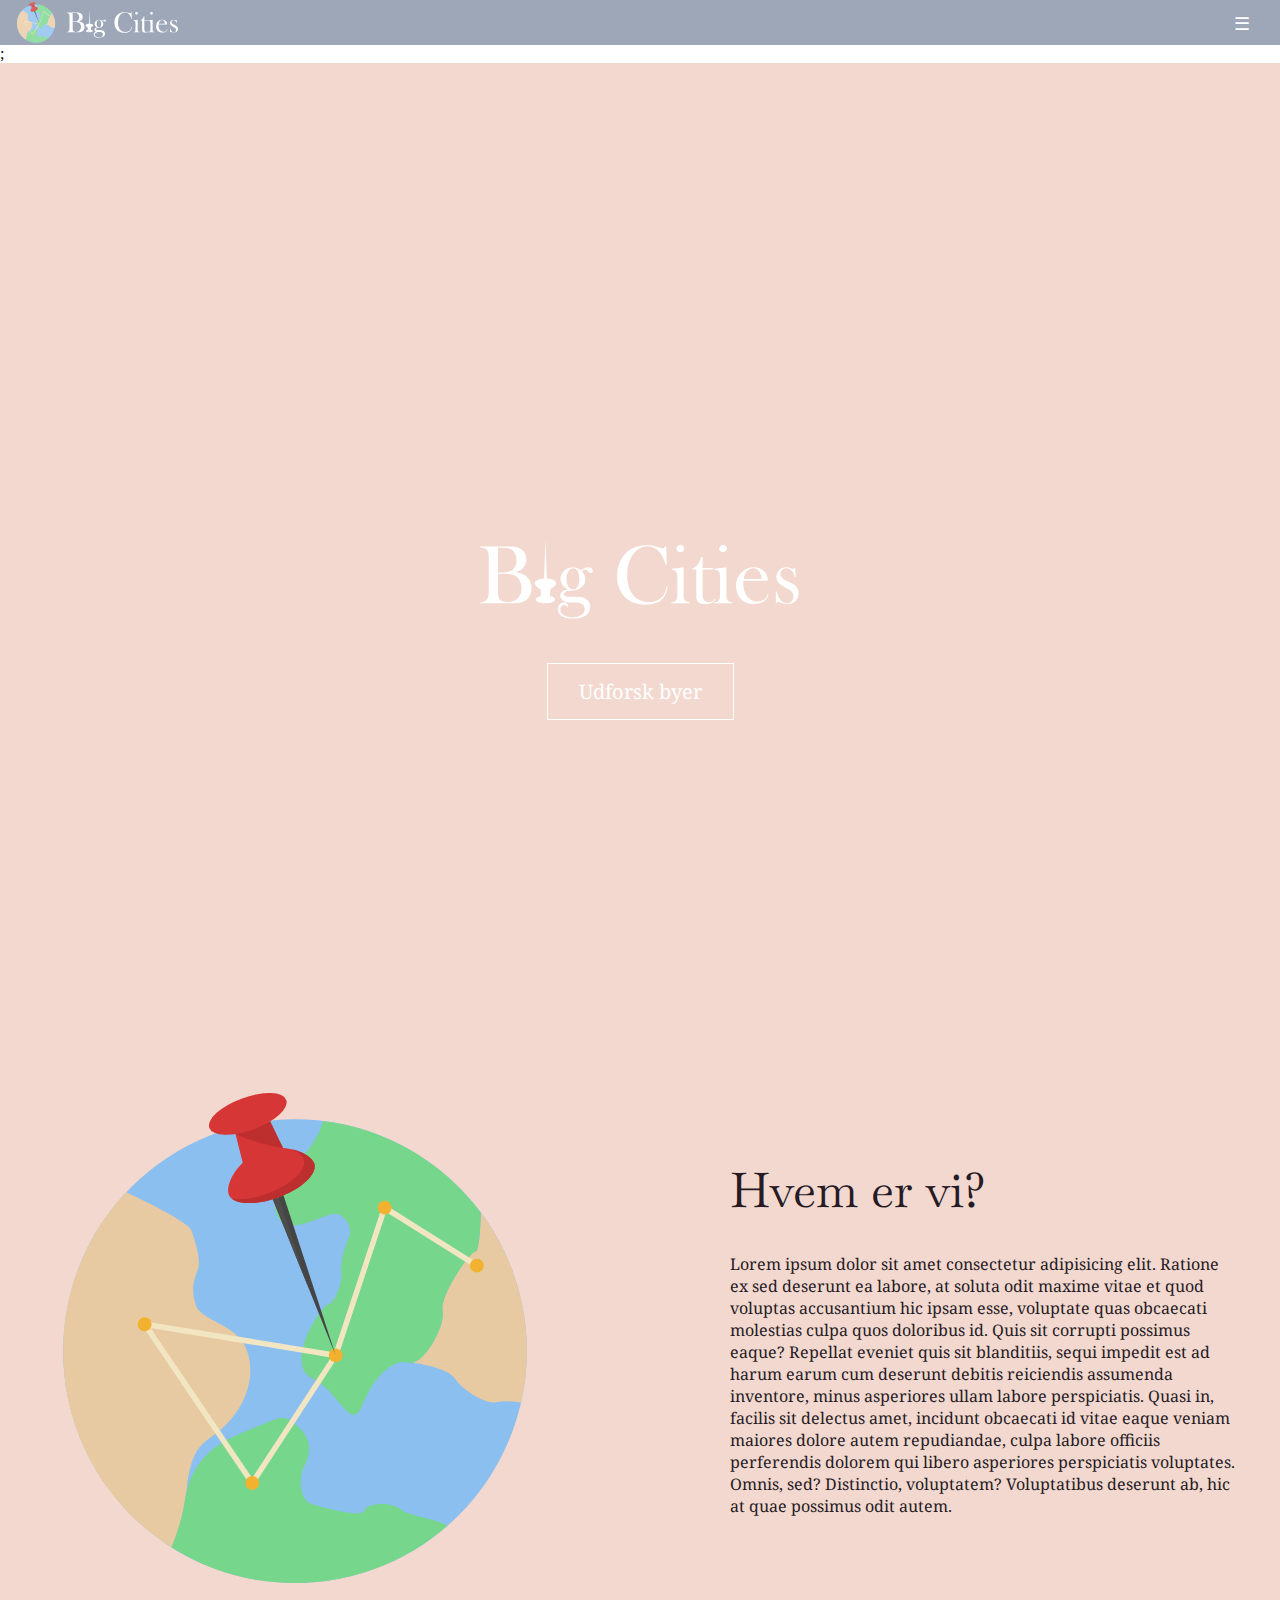
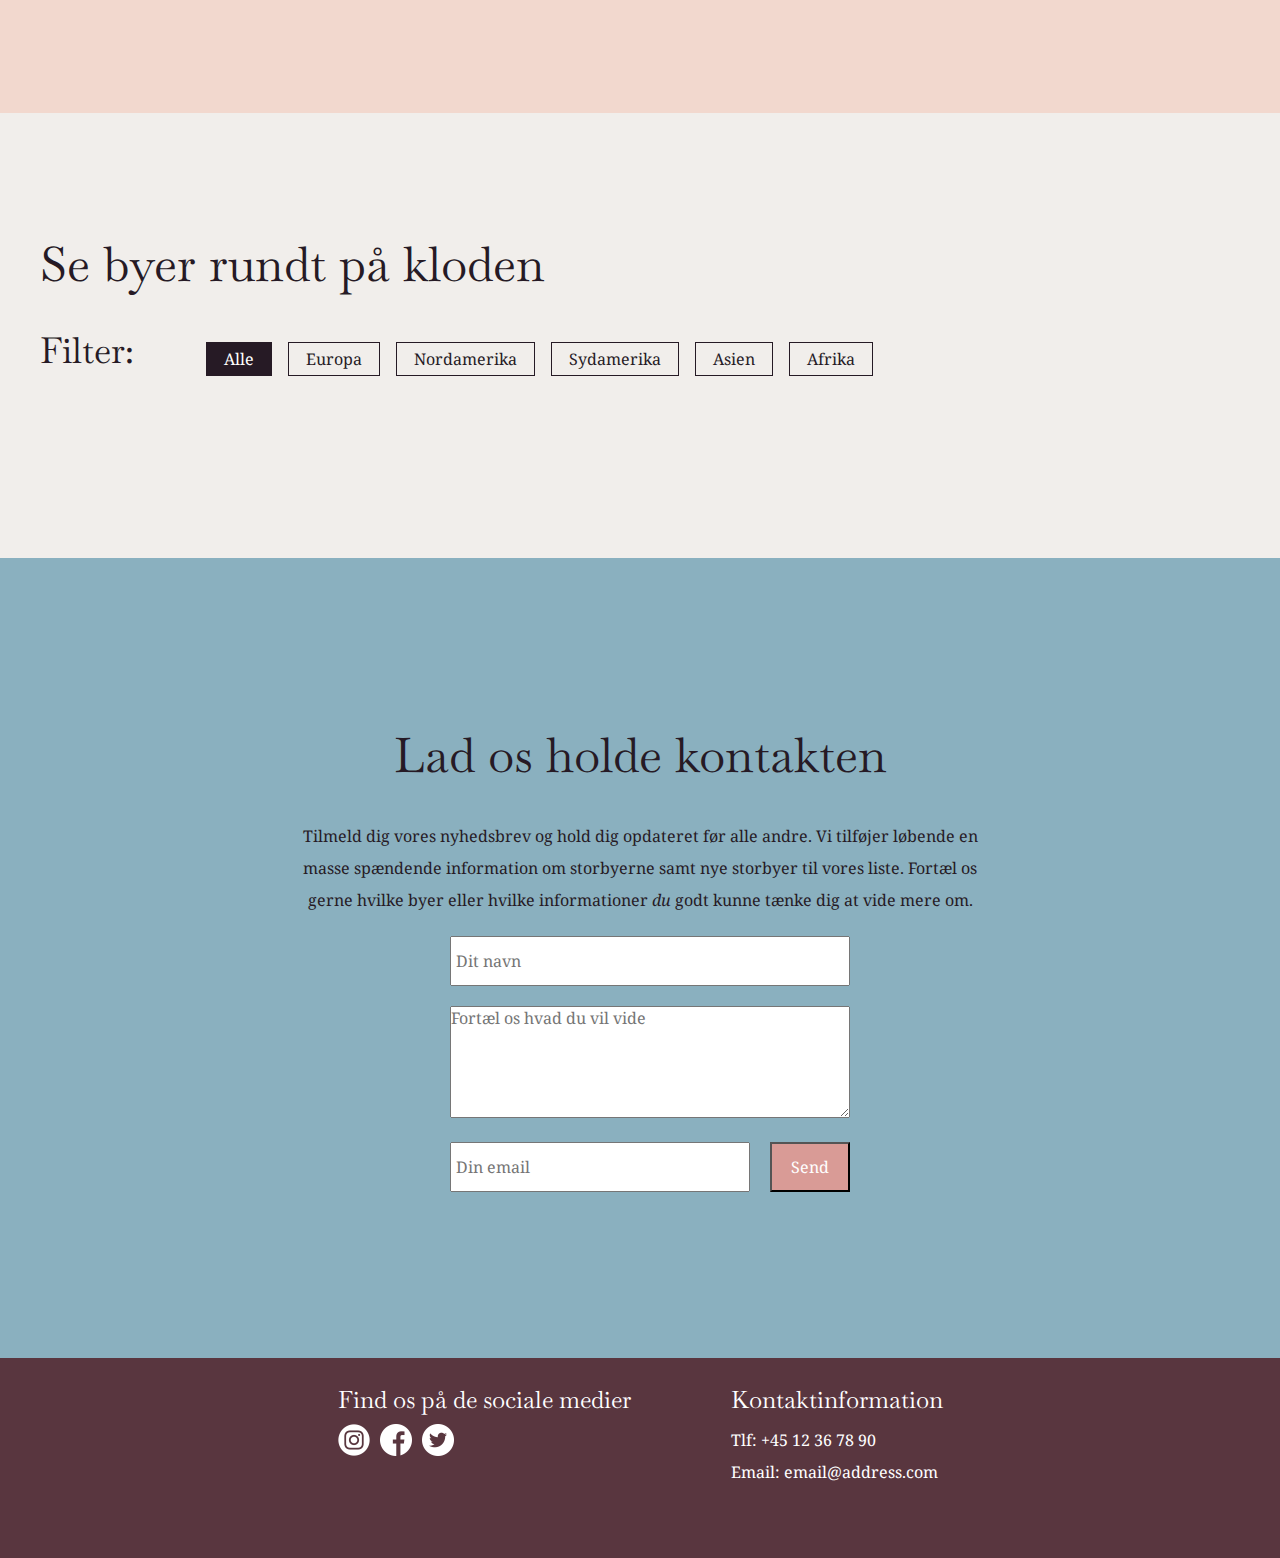
==== index.html @ b0c8a609 "tilbgae til top" ====
<!DOCTYPE html>
<html lang="en">
  <head>
    <meta charset="UTF-8" />
    <meta http-equiv="X-UA-Compatible" content="IE=edge" />
    <meta name="viewport" content="width=device-width, initial-scale=1.0" />
    <title>Big Cities</title>
    <link rel="stylesheet" href="style.css" />
    <link rel="preconnect" href="https://fonts.googleapis.com" />
    <link rel="preconnect" href="https://fonts.gstatic.com" crossorigin />
    <link
      href="https://fonts.googleapis.com/css2?family=Baskervville&family=Noto+Serif:ital,wght@0,400;0,700;1,400;1,700&display=swap"
      rel="stylesheet"
    />
    <link rel="icon" type="image/x-icon" href="billeder/logo.svg" />
  </head>
  <body>
    <template>
      <article class="card">
        <img class="card_img" src="" alt="" />
        <h4 class="name"></h4>
      </article>
    </template>
    <header>
      <a class="navn" href="index.html">
        <img id="zoom" src="billeder/logo_text.svg" alt=""
      /></a>
      <!--<a class="city" href="index.html">Big City</a>-->
      <button class="toggle-btn">☰</button>
      <nav class="nav">
        <ul>
          <li><a class="nav_links" href="index.html#about_us">Om os</a></li>
          <li>
            <a class="nav_links" href="index.html#content">Udforsk byer</a>
          </li>
          <li><a class="nav_links" href="index.html#kontakt_os">Kontakt</a></li>
          <li>
            <a class="nav_links" href="index.html#footer"
              >Vores sociale medier</a
            >
          </li>
        </ul>
      </nav>
    </header>
    <main>
      <button onclick="topFunction()" id="myBtn" title="Go to top">↑</button>;
      <section id="splash">
        <video autoplay muted loop id="splash_video">
          <source src="billeder/splash-video.mp4" type="video/mp4" />
        </video>
        <article>
          <!--<h1>Big Cities</h1>-->
          <img id="logo_text" src="billeder/logo_only_text.svg" alt="" />
          <button
            class="button_border"
            onclick="window.location.href='#content'"
          >
            Udforsk byer
          </button>
        </article>
      </section>
      <section id="about_us" class="grid_layout">
        <article>
          <img src="billeder/logo.svg" alt="logo" />
          <div>
            <h2>Hvem er vi?</h2>
            <p>
              Lorem ipsum dolor sit amet consectetur adipisicing elit. Ratione
              ex sed deserunt ea labore, at soluta odit maxime vitae et quod
              voluptas accusantium hic ipsam esse, voluptate quas obcaecati
              molestias culpa quos doloribus id. Quis sit corrupti possimus
              eaque? Repellat eveniet quis sit blanditiis, sequi impedit est ad
              harum earum cum deserunt debitis reiciendis assumenda inventore,
              minus asperiores ullam labore perspiciatis. Quasi in, facilis sit
              delectus amet, incidunt obcaecati id vitae eaque veniam maiores
              dolore autem repudiandae, culpa labore officiis perferendis
              dolorem qui libero asperiores perspiciatis voluptates. Omnis, sed?
              Distinctio, voluptatem? Voluptatibus deserunt ab, hic at quae
              possimus odit autem.
            </p>
          </div>
        </article>
      </section>
      <section id="content" class="grid_layout">
        <h2>Se byer rundt på kloden</h2>
        <div id="filter_menu">
          <h3>Filter:</h3>
          <div id="filter">
            <button id="zoom" data-category="alle" class="selected">
              Alle
            </button>
            <button id="zoom" data-category="Europa" class="">Europa</button>
            <button id="zoom" data-category="Nordamerika" class="">
              Nordamerika
            </button>
            <button id="zoom" data-category="Sydamerika" class="">
              Sydamerika
            </button>
            <button id="zoom" data-category="Asien" class="">Asien</button>
            <button id="zoom" data-category="Afrika" class="">Afrika</button>
          </div>
        </div>
        <div id="main_content"></div>
      </section>
      <section id="contact_us" class="grid_layout"></section>

      <section id="kontakt_os">
        <div id="grid_k1">
          <h2>Lad os holde kontakten</h2>

          <p>
            Tilmeld dig vores nyhedsbrev og hold dig opdateret før alle andre.
            Vi tilføjer løbende en masse spændende information om storbyerne
            samt nye storbyer til vores liste. Fortæl os gerne hvilke byer eller
            hvilke informationer <i>du</i> godt kunne tænke dig at vide mere om.
          </p>
        </div>

        <div id="grid_k3">
          <form id="grid_k2">
            <!-- Formular-indhold -->

            <div class="form-felt">
              <label for="full-name"></label>
              <input
                placeholder=" Dit navn"
                id="full-name"
                name="fname"
                type="text"
                required
              />
            </div>
            <div class="form-felt">
              <label>
                <textarea
                  placeholder="Fortæl os hvad du vil vide"
                  name="besked"
                  id="inform_us"
                  rows="5"
                ></textarea>
              </label>
            </div>
            <!-- Formular-indhold -->
            <div class="form-felt">
              <label for="email"></label>
              <input
                placeholder=" Din email"
                id="email"
                name="mail"
                type="email"
                required
              />
            </div>

            <!-- Formular-knap -->
            <button id="zoom" class="send_knap" onclick="myFunction()">
              Send
            </button>
          </form>
        </div>
      </section>
    </main>
    <footer id="footer">
      <br />
      <div id="grid_container">
        <div id="sociale_medier">
          <h4>Find os på de sociale medier</h4>
          <div class="ikoner">
            <a id="zoom" href=""
              ><img src="ikoner/ikon_2.png" alt="facebook ikon"
            /></a>
            <a id="zoom" href=""
              ><img src="ikoner/ikon_1.png" alt="twitter ikon"
            /></a>
            <a id="zoom" href=""
              ><img src="ikoner/ikon_3.png" alt="instagram ikon"
            /></a>
          </div>
        </div>
        <div id="kontakt_info">
          <h4>Kontaktinformation</h4>
          <p>Tlf: +45 12 36 78 90</p>
          <p>Email: email@address.com</p>
        </div>
      </div>
    </footer>
    <section id="popup">
      <article>
        <div id="close">&#x2715;</div>
        <h2 class="by">asd</h2>
        <img class="pop_up_img" src="billeder/amsterdam.webp" alt="billeder af storbyer" />
        <h3 class="land">asd</h3>
        <p class="beskrivelse">asd</p>
        <br />
        <p class="sprog">asd</p>
        <br />
        <p class="befolkning">asd</p>
        <br />
      </article>
    </section>
    <script src="burgermenu.js"></script>
    <script src="load-data.js"></script>
  </body>
</html>
---- style.css ----
/* #region global*/

* {
  margin: 0;
  padding: 0;
  box-sizing: border-box;
}

img {
  max-width: 100%;
  /* background-size: cover; */
  object-fit: cover;
}

body {
  overflow-x: hidden;
}


html {
  scroll-behavior: smooth;
  scroll-padding-top: 3rem;
}

.grid_layout {
  /*responsivt grid layout med whitespace ude til siderne, når browseren er større end 1200px*/
  display: grid;
  grid-template-columns: 8px auto minmax(0, 1200px) auto 8px;
}

.grid_layout > * {
  grid-column: 3/4;
}

/* #endregion global*/

/* #region colors */

:root {
  --h1-color: #fff;
  --h2-color: #261a25;
  --h3-color: #261a25;
  --h4-color: #fff;
  --p-color: #261a25;
  --header-color: #8691a6;
}

/* #endregion colors */

/* #region fonts */

h1 {
  font-size: clamp(3.5rem, 2.25rem + 5vw, 6rem);
  font-family: "Baskervville", serif;
  color: var(--h1-color);
  font-weight: normal;
  text-align: center;
  padding-bottom: 2rem;
}

h2 {
  font-size: 3rem;
  font-family: "Baskervville", serif;
  color: var(--h2-color);
  font-weight: normal;
  padding-bottom: 2rem;
}

h3 {
  font-size: 2.25rem;
  font-family: "Baskervville", serif;
  color: var(--h3-color);
  font-weight: normal;
  padding-bottom: 1rem;
}

h4 {
  font-size: 2rem;
  font-family: "Baskervville", serif;
  color: var(--h4-color);
  font-weight: normal;
}

p,
button {
  font-size: 1rem;
  font-family: "Noto Serif", serif;
  color: var(--p-color);
  font-weight: normal;
}
/* #endregion fonts */

/* #region buttons */

button.button_border {
  background-color: transparent;
  border: none;
  color: var(--h4-color);
  box-shadow: inset 0px 0px 0px 1px var(--h4-color);
  padding: 15px 32px;
  text-align: center;
  text-decoration: none;
  display: inline-block;
  font-size: 20px;
  cursor: pointer;
  transition: background-color 0.3s, box-shadow 0.3s, color 0.3s;
}

button.button_border:hover {
  background-color: var(--h4-color);
  color: var(--p-color);
}

#filter button {
  background-color: transparent;
  border: none;
  color: var(--p-color);
  box-shadow: inset 0px 0px 0px 1px var(--p-color);
  padding: 6px 18px;
  text-align: center;
  text-decoration: none;
  display: inline-block;
  font-size: 16px;
  cursor: pointer;
}

#filter button.selected {
  background-color: var(--p-color);
  color: var(--h4-color);
}

/* #endregion buttons */

/* #region header */

/* burgermenu */
.toggle-btn {
  display: none;
  color: #ffffff;
  margin-right: 16px;
  background: transparent;
  border: none;
  display: block;
  min-width: 44px;
  min-height: 44px;
  font-size: 1.1rem;
  cursor: pointer;
}
/* definere navn i højre hjørne */
.navn {
  /* display: flex;
  justify-content: end; */
  float: right;

  height: 45px;
  margin-left: 16px;
}

.navn img {
  height: 100%;
  padding-block: 2px;
}

/* .city {
  float: none;
  color: rgb(75, 68, 60);
  font-size: 2rem;
  margin-right: 1rem;
  font-family: cormorant-garamond, serif;
  font-weight: 400;
  font-style: normal;
} */

.toggle-btn:hover {
  transform: scale(1.1);
  transition: 0.2s;
}

/* denne regel sætter layoutet for header hvor jeg bla. har navigation */
header nav ul {
  max-width: 1200px;
  margin: 0px auto;
}

header ul li {
  margin-left: auto;
  margin-right: auto;
}
header {
  position: sticky;
  top: 0;
  background-color: var(--header-color);
  opacity: 80%;
  z-index: 10;
  display: flex;
  justify-content: space-between;
}

.city {
  font-size: 2rem;
  font-family: "Baskervville", serif;
  color: var(--h4-color);
  font-weight: normal;
  text-decoration: none;
}

.nav {
  display: none;
  position: absolute;
  width: 100%;
  top: 45px;
}

nav.shown {
  border-top: 1px solid #000;
  padding-block: 1rem;
  display: flex;
  flex: 1 1 100%;
  flex-flow: column;
  background-color: var(--header-color);
}

.nav ul {
  gap: 10px;
  list-style: none;
  padding: 0.5rem;

  font-family: montserrat, sans-serif;
  font-weight: 500;
  font-style: normal;

  display: flex;
  flex-flow: column;
}

.nav ul li {
  margin-block: 0.5rem;
}

.nav_links {
  text-decoration: none;
  font-size: 1.5rem;
  font-family: "Baskervville", serif;
  color: var(--h4-color);
  font-weight: normal;
}
.nav_links:hover {
  color: #000;
}

/* regel slut */

/* #endregion header */

/* #region splash */

section#splash {
  height: 100vh;
  /* background-image: url("billeder/toronto.jpg");
  background-size: cover;
  background-repeat: no-repeat;
  background-position-x: center; */

  display: grid;
  grid-template-rows: repeat(4, 1fr);
  background-color: #f2d8ce;
  overflow: hidden;
}

#splash_video {
  grid-row: 1/5;
  height: 120%;
  /* height: 120%; så videoen fylder hele skærmen, width virker ikke da, videoen så skalerer ned når skærmen er lille...*/
  position: absolute;
  bottom: 0;
  left: 50%;
  transform: translateX(-50%);
  overflow: hidden;
}

section#splash article {
  grid-row: 3/4;
  display: flex;
  flex-direction: column;
  align-items: center;
  justify-content: space-around;
  z-index: 1;
}

#logo_text {
  height: clamp(3.5rem, 2.25rem + 5vw, 6rem);
}

/* #endregion splash */

/* #region about_us*/
#about_us {
  background-color: #f2d8ce;
}

#about_us img {
  margin: auto;
}

#about_us article {
  display: grid;
  grid-template-columns: repeat(auto-fill, minmax(360px, 1fr));
  gap: 80px 180px;
  margin-top: 120px;
  margin-bottom: 120px;
}

#about_us article div {
  margin: auto;
}

/* #endregion about_us*/

/* #region content*/

#content {
  padding-block: 120px;
  background-color: #f1eeeb;
}

#main_content {
  display: grid;
  grid-template-columns: repeat(auto-fill, minmax(360px, 1fr));
  gap: 20px;
  margin-top: 3rem;
}

article.card {
  display: grid;
  overflow: hidden;
  border-radius: 8px;
  aspect-ratio: 368/480;
  box-shadow: 4px 8px 20px rgba(0, 0, 0, 0.3);
  cursor: pointer;
}

article.card img {
  height: 100%;
  background-size: cover;
}

article.card > * {
  grid-area: 1/1;
}

article h4 {
  text-align: center;
  background-color: rgba(0, 0, 0, 0.4);
  padding: 0.5rem;
  width: 100%;
  height: 4rem;
  place-self: end center;
  transition: padding 0.5s, height 0.5s;
}

article.card:hover h4.name {
  padding: 60% 0.5rem;
  height: 100%;
}

#filter_menu {
  display: flex;
  flex-direction: row;
  gap: 24px;
}

#filter_menu h3 {
  margin-right: 48px;
}

@media (max-width: 650px) {
  #filter_menu {
    display: flex;
    flex-direction: column;
  }
}

#filter {
  display: flex;
  justify-content: space-between;
  /*width: 100%;*/
  flex-wrap: wrap;
  gap: 1rem;
  margin-block: auto;
}

/* #endregion content*/

/* #region contact_us*/

/*-section navn-*/
#kontakt_os {
  background-color: #8ab0bf;
  height:800px;
  display: grid;
  place-content: center;
}

/*-h2-*/
#kontakt_os h2 {
  text-align: center;
}
/*-p-*/
#kontakt_os p {
  line-height: 2;
}
/*- h2 og p-*/
#grid_k1 {
  margin: 10px;
}

/*grid/flex for formular*/
#grid_k2 {
  display: flex;
  flex-wrap: wrap;
  gap: 20px;
  margin: 10px;
}
/* længden på input felter*/
#full-name {
  width: 400px;
}
#email {
  width: 300px;
}
#inform_us{
 width: 400px;
 font-size: 1rem;
  font-family: "Noto Serif", serif;
}
input {
  height: 50px;
  font-size: 1rem;
  font-family: "Noto Serif", serif;
}
/*-send knap-*/
.send_knap {
  background-color: #d99b96;
  color: white;
  width: 80px;
}
/*-web-*/
@media (min-width: 600px) {
  #grid_k1 {
    display: grid;
    grid-template-columns: 1fr 2.5fr 1fr;
    grid-template-rows: 1fr 1fr;
    text-align: center;
  }
  #grid_k1 h2 {
    grid-column: 2/3;
    grid-row: 1/2;
  }
  #grid_k1 p {
    grid-column: 2/3;
    grid-row: 2/3;
  }
  /*placerer formular på midten af siden*/
  #grid_k3 {
    display: grid;
    width: 400px;
    place-self: center;
  }
}
/* #endregion contact_us*/

/* #region footer */

footer {
  background-color: #59363f;
  /*text-align: center;*/
}
footer p {
  color: white;
  width: 100%;
  
}
footer h4 {
  font-size: 1.5rem;
}
footer #grid_container {
  display: grid;
  grid-template-columns: 1fr;
  grid-template-rows: 1fr 1fr 1fr 1fr;
  justify-items: center;
}
#sociale_medier {
  grid-column: 1;
  grid-row: 2/3;
  line-height: 2;
}
.ikoner { 
  display: flex;
  place-content: center;
  gap: 10px;
}
#kontakt_info {
  grid-column: 1;
  grid-row: 3/4;
  line-height: 2;
}
@media (min-width: 600px) {
  footer #grid_container {
    display: flex;
    justify-content: center;
    gap: 100px;
  }
  footer {
    width: 100%;
    height: 200px;
  }
  .ikoner {
    place-content: start;
  }
}

#zoom {
  transition: transform .2s; /* Animation */

}
#zoom:hover {
  transform: scale(1.1); 
}
/* #endregion footer */

/* #region pop up */
#popup {
  display: none;
  z-index: 5;

  position: fixed;
  left: 0;
  top: 0;
  width: 100vw;
  height: 100vh;
  background-color: rgba(0, 0, 0, 0.8);
  overflow: hidden;
  margin: 0;
}

#popup article {
  display: flex;
  flex-direction: column;
  gap: 16px;
  background-color: #f1eeeb;
  box-shadow: 4px 4px 20px -2px rgba(0, 0, 0, 0.25);
  overflow-y: scroll;
  width: 90vw;
  height: 90vh;
  max-width: 720px;
  padding: 0 8px 8px 8px;
  margin: 4rem auto;
  
}

#close {
  position: relative;
  padding: 4px 12px;
  font-size: 32px;
  font-weight: bolder;
  cursor: pointer;
  margin: 0 0 0 auto;
  color: var(--p-color);
}

#popup article h2 {
  text-align: center;
}

#popup article p {
  font-size: 1rem;
}

/* #region pop up */

/*-------denne kode er lånt af w3/ this code is from w3 schools website - 
schools https://www.w3schools.com/howto/howto_js_scroll_to_top.asp ---*/

/*tilbage til top knap*/
#myBtn {
  display: none; /* Hidden by default */
  position: fixed; /* Fixed/sticky position */
  bottom: 20px; /* Place the button at the bottom of the page */
  right: 30px; /* Place the button 30px from the right */
  z-index: 99; /* Make sure it does not overlap */
  border: none; /* Remove borders */
  outline: none; /* Remove outline */
    background-color: #d99b96; /* Set a background color */
  color: white; /* Text color */
  cursor: pointer; /* Add a mouse pointer on hover */
  padding: 10px; /* Some padding */
  /*border-radius: 10px; /* Rounded corners */
  font-size: 2rem; /* Increase font size */
}

#myBtn:hover {
  background-color: #8691a6; /* Add a dark-grey background on hover */
}
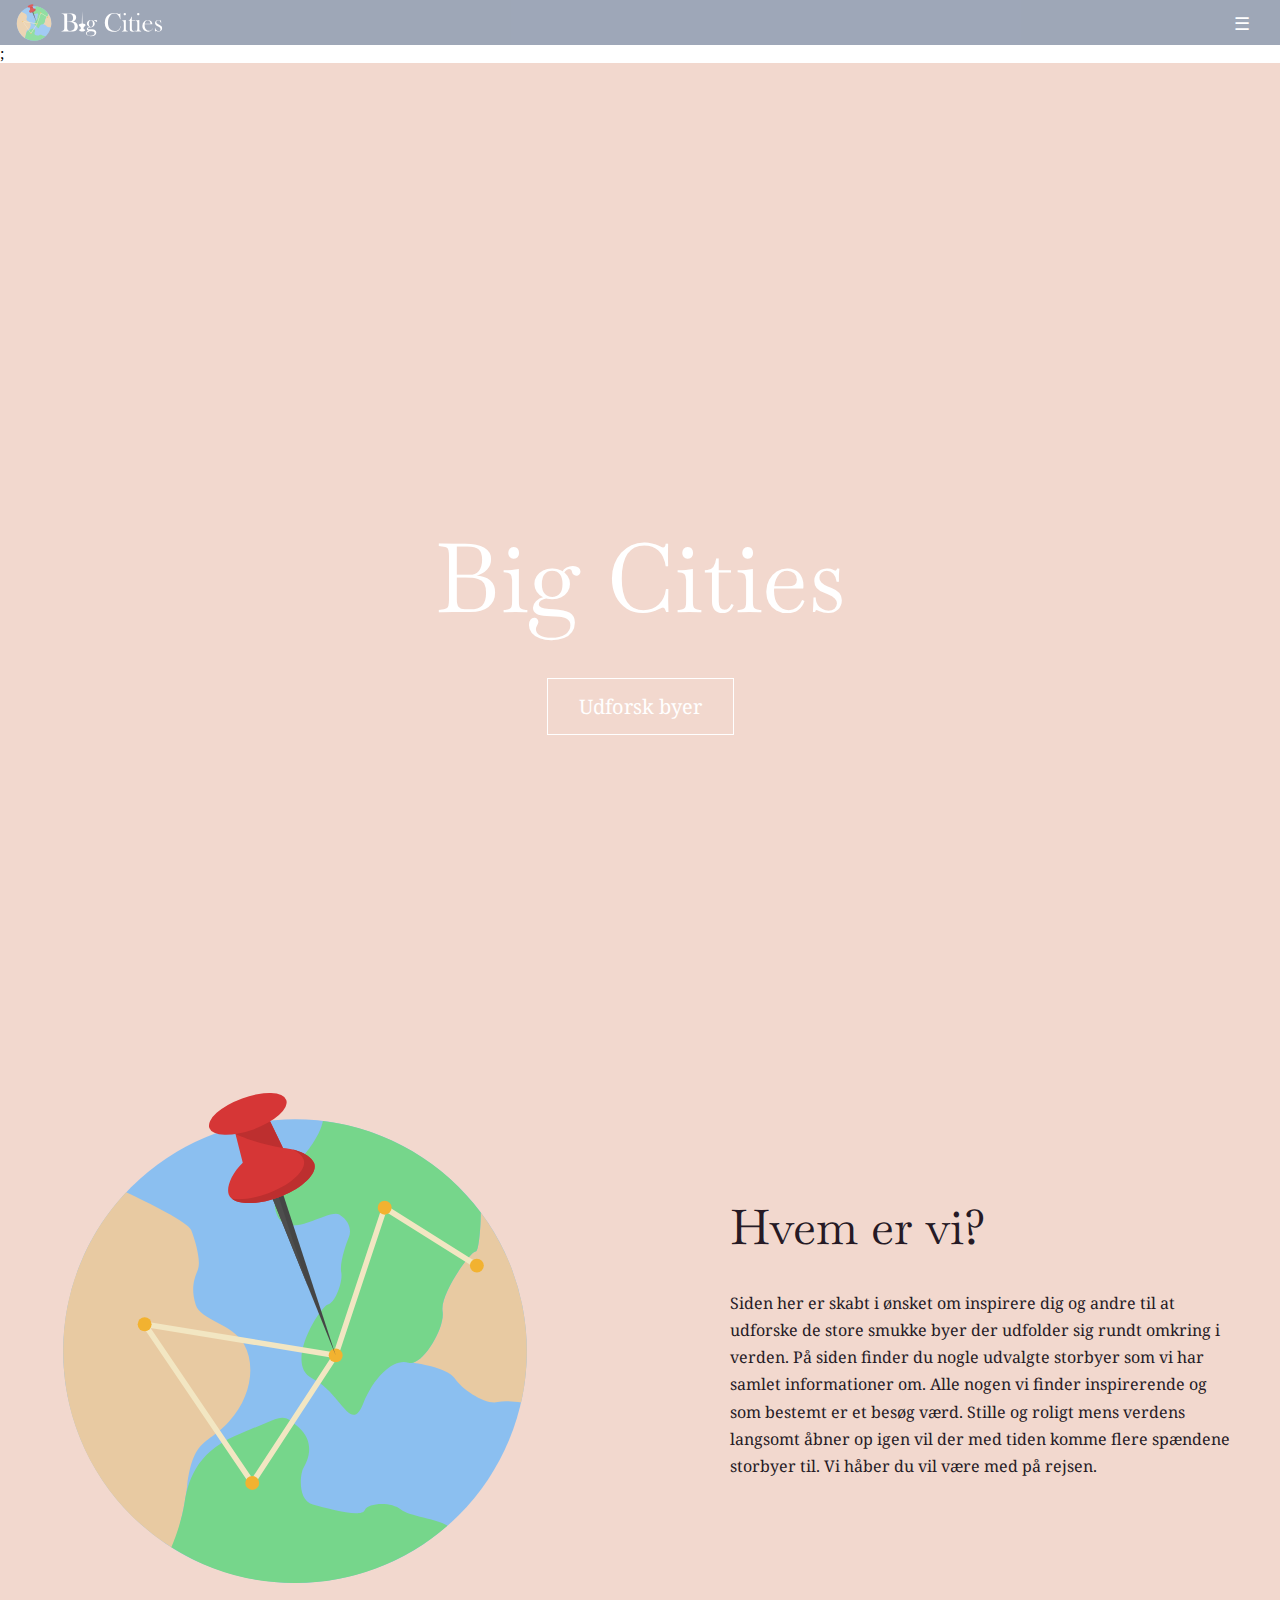
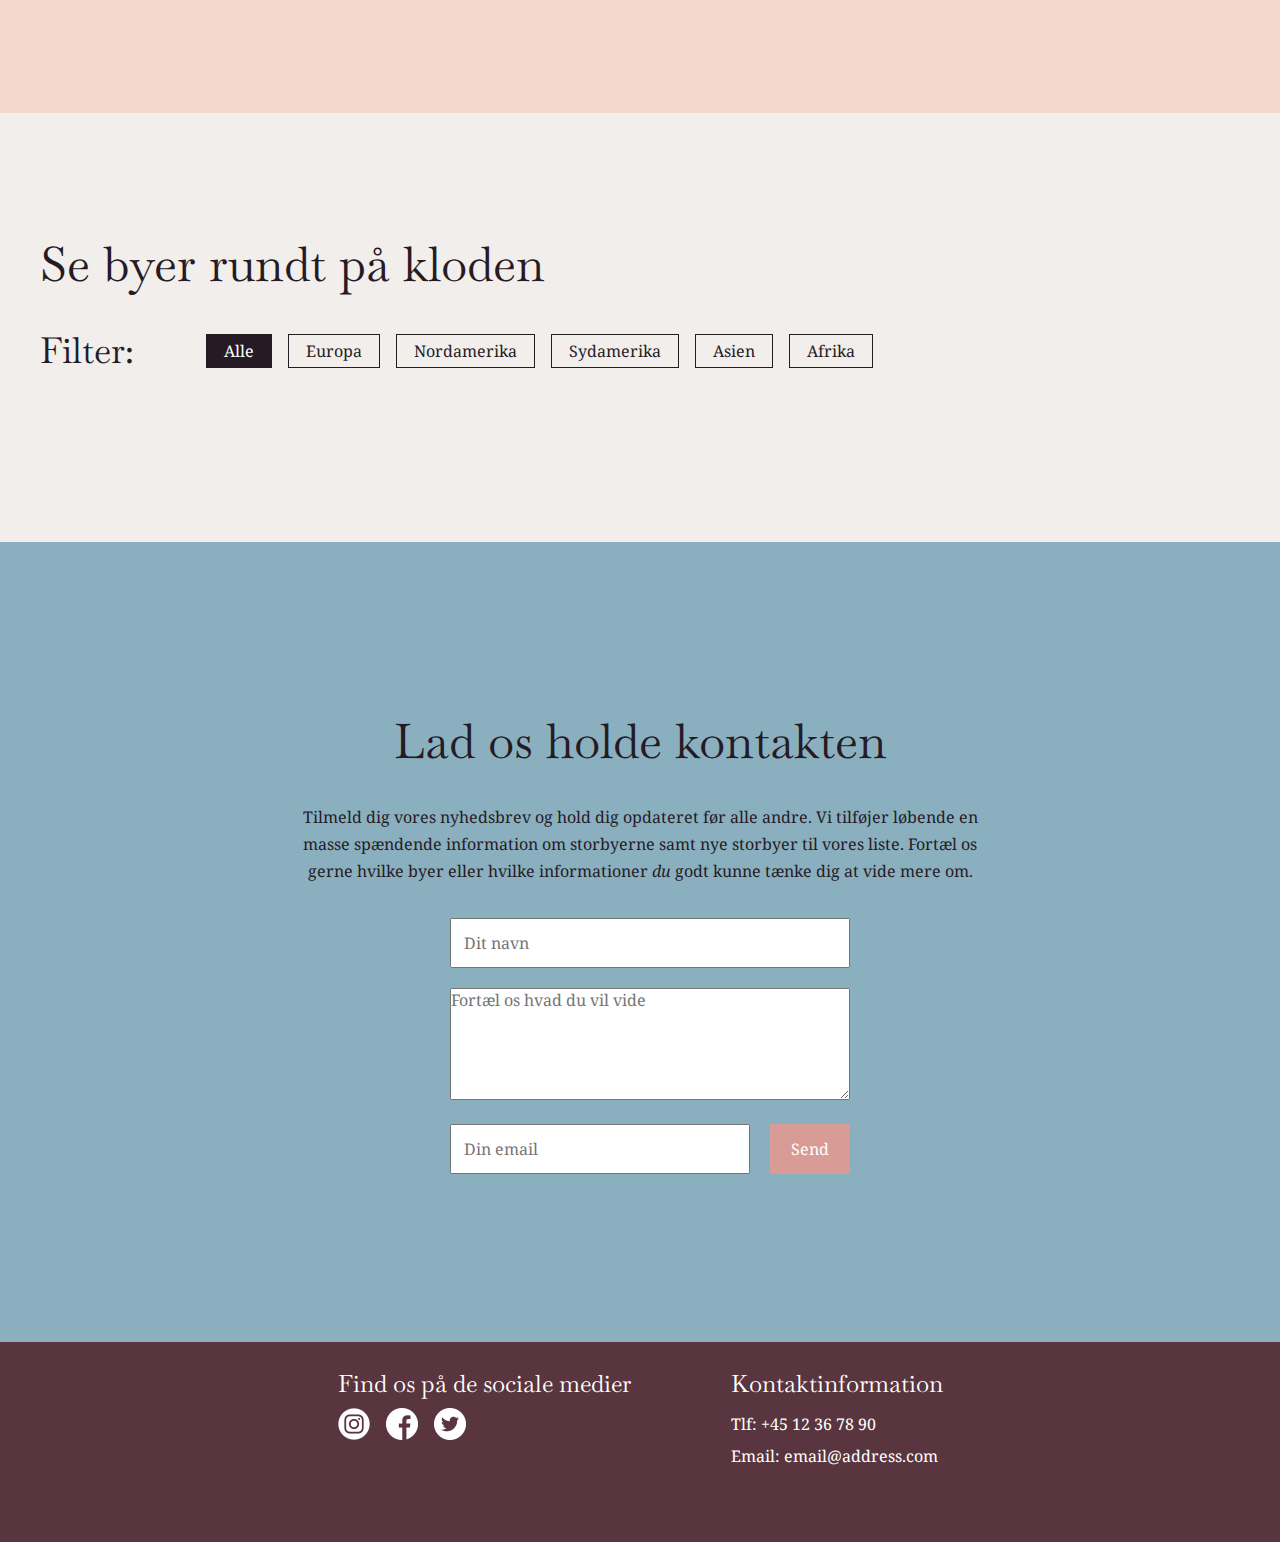
==== commit fb02b83a: "Merge branch 'master' of https://github.com/Jann778j/passions_projekt" ====
--- a/index.html
+++ b/index.html
@@ -49,8 +49,7 @@
           <source src="billeder/splash-video.mp4" type="video/mp4" />
         </video>
         <article>
-          <!--<h1>Big Cities</h1>-->
-          <img id="logo_text" src="billeder/logo_only_text.svg" alt="" />
+          <h1>Big Cities</h1>
           <button
             class="button_border"
             onclick="window.location.href='#content'"
@@ -65,18 +64,13 @@
           <div>
             <h2>Hvem er vi?</h2>
             <p>
-              Lorem ipsum dolor sit amet consectetur adipisicing elit. Ratione
-              ex sed deserunt ea labore, at soluta odit maxime vitae et quod
-              voluptas accusantium hic ipsam esse, voluptate quas obcaecati
-              molestias culpa quos doloribus id. Quis sit corrupti possimus
-              eaque? Repellat eveniet quis sit blanditiis, sequi impedit est ad
-              harum earum cum deserunt debitis reiciendis assumenda inventore,
-              minus asperiores ullam labore perspiciatis. Quasi in, facilis sit
-              delectus amet, incidunt obcaecati id vitae eaque veniam maiores
-              dolore autem repudiandae, culpa labore officiis perferendis
-              dolorem qui libero asperiores perspiciatis voluptates. Omnis, sed?
-              Distinctio, voluptatem? Voluptatibus deserunt ab, hic at quae
-              possimus odit autem.
+              Siden her er skabt i ønsket om inspirere dig og andre til at
+              udforske de store smukke byer der udfolder sig rundt omkring i
+              verden. På siden finder du nogle udvalgte storbyer som vi har
+              samlet informationer om. Alle nogen vi finder inspirerende og som
+              bestemt er et besøg værd. Stille og roligt mens verdens langsomt
+              åbner op igen vil der med tiden komme flere spændene storbyer til.
+              Vi håber du vil være med på rejsen.
             </p>
           </div>
         </article>
@@ -123,7 +117,7 @@
             <div class="form-felt">
               <label for="full-name"></label>
               <input
-                placeholder=" Dit navn"
+                placeholder="Dit navn"
                 id="full-name"
                 name="fname"
                 type="text"
@@ -144,7 +138,7 @@
             <div class="form-felt">
               <label for="email"></label>
               <input
-                placeholder=" Din email"
+                placeholder="Din email"
                 id="email"
                 name="mail"
                 type="email"
@@ -188,7 +182,11 @@
       <article>
         <div id="close">&#x2715;</div>
         <h2 class="by">asd</h2>
-        <img class="pop_up_img" src="billeder/amsterdam.webp" alt="billeder af storbyer" />
+        <img
+          class="pop_up_img"
+          src="billeder/amsterdam.webp"
+          alt="billeder af storbyer"
+        />
         <h3 class="land">asd</h3>
         <p class="beskrivelse">asd</p>
         <br />
--- a/style.css
+++ b/style.css
@@ -15,7 +15,6 @@
 body {
   overflow-x: hidden;
 }
-
 
 html {
   scroll-behavior: smooth;
@@ -88,6 +87,11 @@
   color: var(--p-color);
   font-weight: normal;
 }
+
+p {
+  line-height: 2;
+}
+
 /* #endregion fonts */
 
 /* #region buttons */
@@ -124,6 +128,10 @@
   cursor: pointer;
 }
 
+#filter button:hover {
+  background-color: rgba(0, 0, 0, 0.333);
+}
+
 #filter button.selected {
   background-color: var(--p-color);
   color: var(--h4-color);
@@ -158,7 +166,7 @@
 
 .navn img {
   height: 100%;
-  padding-block: 2px;
+  padding-block: 4px;
 }
 
 /* .city {
@@ -287,10 +295,6 @@
   z-index: 1;
 }
 
-#logo_text {
-  height: clamp(3.5rem, 2.25rem + 5vw, 6rem);
-}
-
 /* #endregion splash */
 
 /* #region about_us*/
@@ -312,6 +316,9 @@
 
 #about_us article div {
   margin: auto;
+}
+#about_us p {
+  line-height: 1.7rem;
 }
 
 /* #endregion about_us*/
@@ -342,6 +349,11 @@
 article.card img {
   height: 100%;
   background-size: cover;
+}
+
+article.card:nth-child(5) img.card_img {
+  /* selectoren tager fat i billedet på det femte kort */
+  object-position: 100% 50%;
 }
 
 article.card > * {
@@ -371,6 +383,7 @@
 
 #filter_menu h3 {
   margin-right: 48px;
+  padding-bottom: 0;
 }
 
 @media (max-width: 650px) {
@@ -396,7 +409,7 @@
 /*-section navn-*/
 #kontakt_os {
   background-color: #8ab0bf;
-  height:800px;
+  height: 800px;
   display: grid;
   place-content: center;
 }
@@ -407,7 +420,7 @@
 }
 /*-p-*/
 #kontakt_os p {
-  line-height: 2;
+  line-height: 1.7;
 }
 /*- h2 og p-*/
 #grid_k1 {
@@ -428,13 +441,14 @@
 #email {
   width: 300px;
 }
-#inform_us{
- width: 400px;
- font-size: 1rem;
+#inform_us {
+  width: 400px;
+  font-size: 1rem;
   font-family: "Noto Serif", serif;
 }
 input {
   height: 50px;
+  padding: 12px;
   font-size: 1rem;
   font-family: "Noto Serif", serif;
 }
@@ -443,6 +457,12 @@
   background-color: #d99b96;
   color: white;
   width: 80px;
+  border: none;
+  cursor: pointer;
+}
+
+#send_knap:hover {
+  background-color: hsl(4, 47%, 67%);
 }
 /*-web-*/
 @media (min-width: 600px) {
@@ -478,7 +498,6 @@
 footer p {
   color: white;
   width: 100%;
-  
 }
 footer h4 {
   font-size: 1.5rem;
@@ -494,10 +513,10 @@
   grid-row: 2/3;
   line-height: 2;
 }
-.ikoner { 
+.ikoner {
   display: flex;
   place-content: center;
-  gap: 10px;
+  gap: 16px;
 }
 #kontakt_info {
   grid-column: 1;
@@ -520,11 +539,10 @@
 }
 
 #zoom {
-  transition: transform .2s; /* Animation */
-
+  transition: transform 0.2s; /* Animation */
 }
 #zoom:hover {
-  transform: scale(1.1); 
+  transform: scale(1.1);
 }
 /* #endregion footer */
 
@@ -553,9 +571,17 @@
   width: 90vw;
   height: 90vh;
   max-width: 720px;
-  padding: 0 8px 8px 8px;
+  padding: 0 16px 16px 16px;
   margin: 4rem auto;
   
+}
+
+#popup article > p {
+  max-width: 550px;
+}
+
+#popup article h2 {
+  padding-bottom: 0.5rem;
 }
 
 #close {
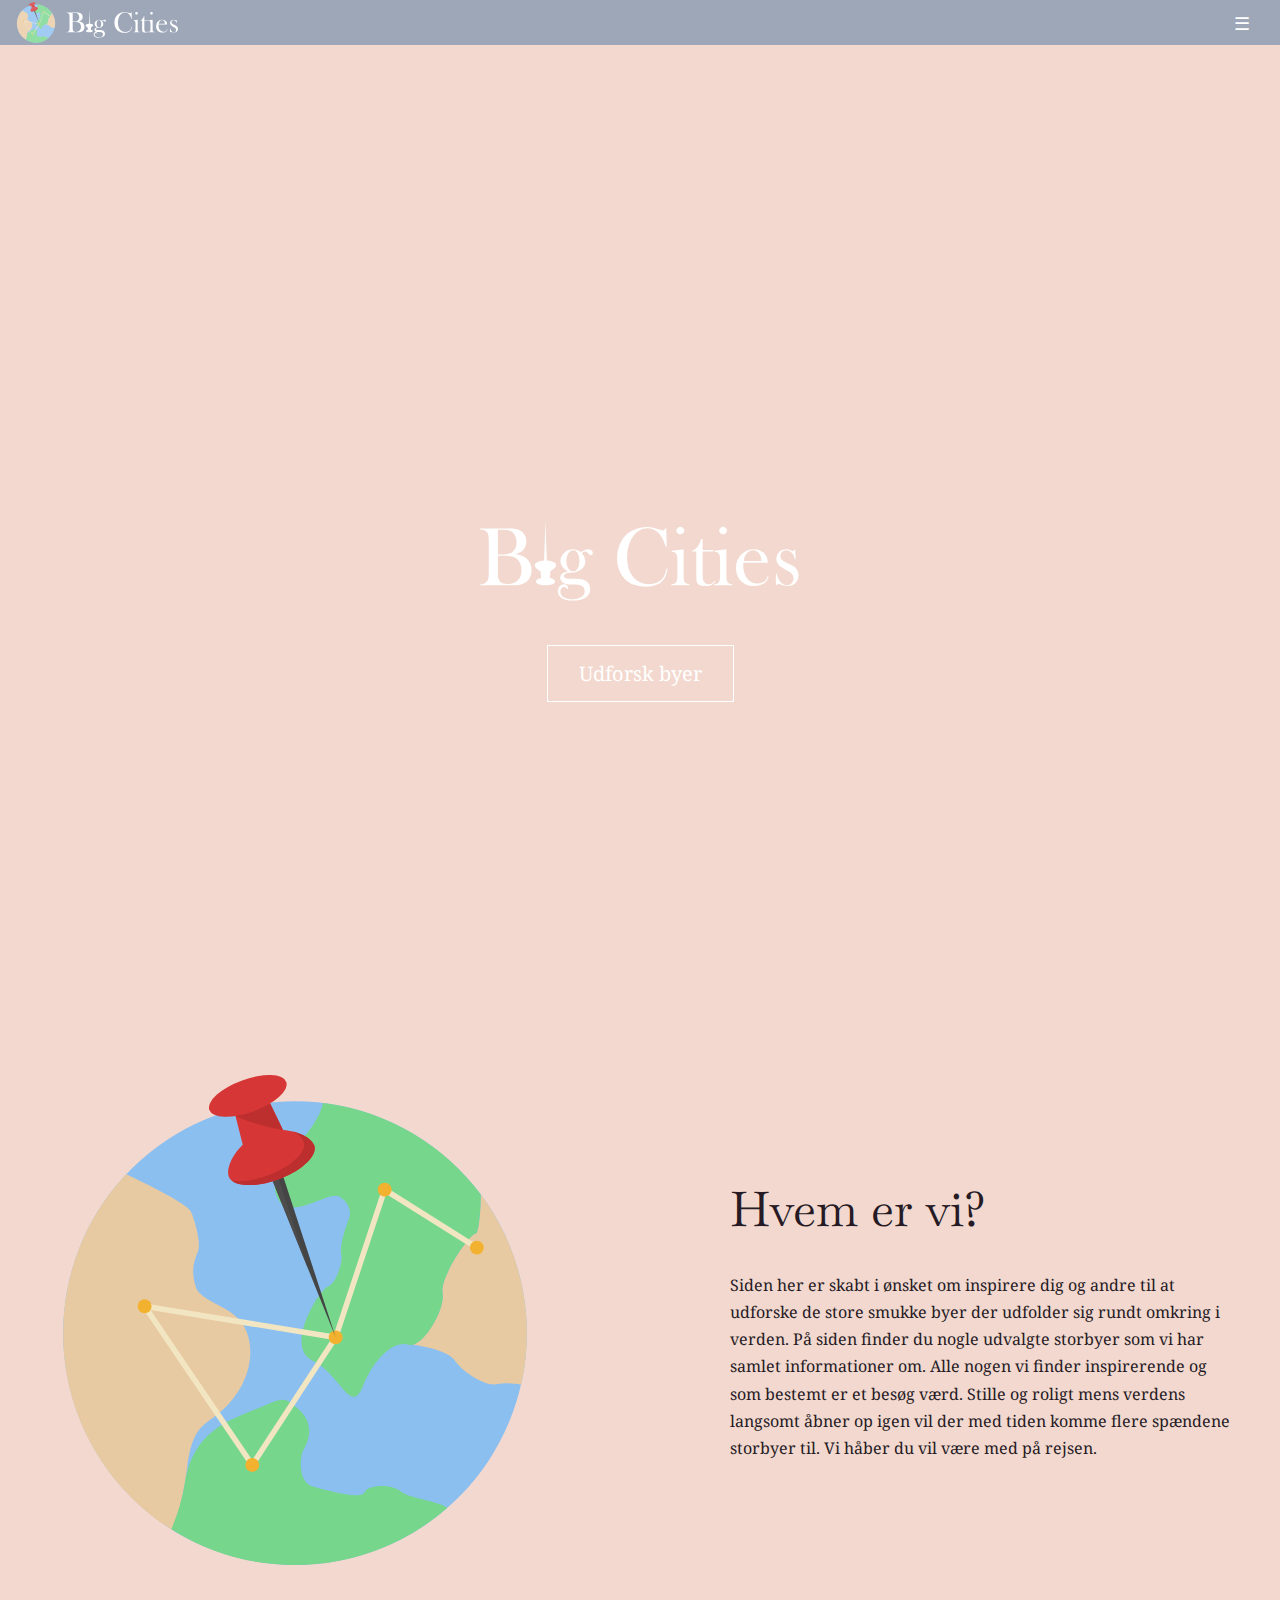
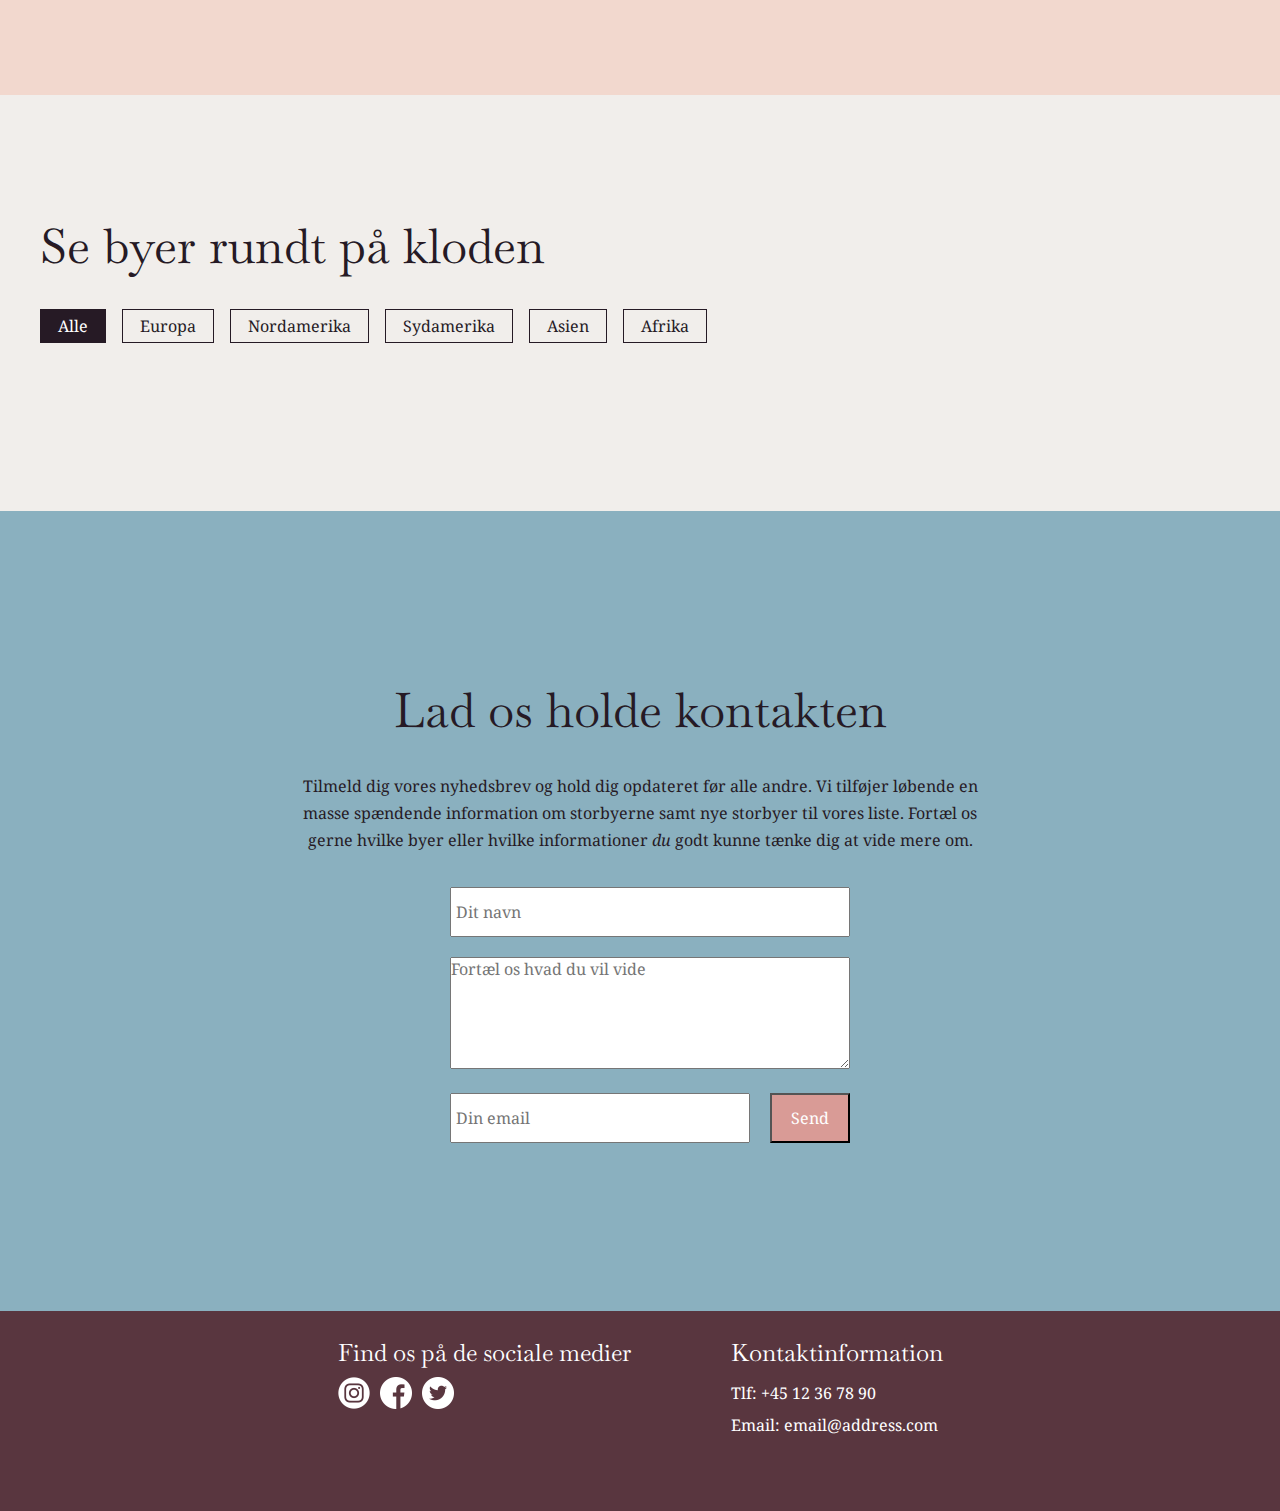
==== commit b074d8f8: "ret" ====
--- a/index.html
+++ b/index.html
@@ -43,13 +43,13 @@
       </nav>
     </header>
     <main>
-      <button onclick="topFunction()" id="myBtn" title="Go to top">↑</button>;
       <section id="splash">
         <video autoplay muted loop id="splash_video">
           <source src="billeder/splash-video.mp4" type="video/mp4" />
         </video>
         <article>
-          <h1>Big Cities</h1>
+          <!--<h1>Big Cities</h1>-->
+          <img id="logo_text" src="billeder/logo_only_text.svg" alt="" />
           <button
             class="button_border"
             onclick="window.location.href='#content'"
@@ -78,7 +78,7 @@
       <section id="content" class="grid_layout">
         <h2>Se byer rundt på kloden</h2>
         <div id="filter_menu">
-          <h3>Filter:</h3>
+          <!-- <h3>Filter:</h3> -->
           <div id="filter">
             <button id="zoom" data-category="alle" class="selected">
               Alle
@@ -117,7 +117,7 @@
             <div class="form-felt">
               <label for="full-name"></label>
               <input
-                placeholder="Dit navn"
+                placeholder=" Dit navn"
                 id="full-name"
                 name="fname"
                 type="text"
@@ -138,7 +138,7 @@
             <div class="form-felt">
               <label for="email"></label>
               <input
-                placeholder="Din email"
+                placeholder=" Din email"
                 id="email"
                 name="mail"
                 type="email"
--- a/style.css
+++ b/style.css
@@ -87,11 +87,6 @@
   color: var(--p-color);
   font-weight: normal;
 }
-
-p {
-  line-height: 2;
-}
-
 /* #endregion fonts */
 
 /* #region buttons */
@@ -128,10 +123,6 @@
   cursor: pointer;
 }
 
-#filter button:hover {
-  background-color: rgba(0, 0, 0, 0.333);
-}
-
 #filter button.selected {
   background-color: var(--p-color);
   color: var(--h4-color);
@@ -166,7 +157,7 @@
 
 .navn img {
   height: 100%;
-  padding-block: 4px;
+  padding-block: 2px;
 }
 
 /* .city {
@@ -295,6 +286,10 @@
   z-index: 1;
 }
 
+#logo_text {
+  height: clamp(3.5rem, 2.25rem + 5vw, 6rem);
+}
+
 /* #endregion splash */
 
 /* #region about_us*/
@@ -349,11 +344,6 @@
 article.card img {
   height: 100%;
   background-size: cover;
-}
-
-article.card:nth-child(5) img.card_img {
-  /* selectoren tager fat i billedet på det femte kort */
-  object-position: 100% 50%;
 }
 
 article.card > * {
@@ -383,7 +373,6 @@
 
 #filter_menu h3 {
   margin-right: 48px;
-  padding-bottom: 0;
 }
 
 @media (max-width: 650px) {
@@ -448,7 +437,6 @@
 }
 input {
   height: 50px;
-  padding: 12px;
   font-size: 1rem;
   font-family: "Noto Serif", serif;
 }
@@ -457,12 +445,6 @@
   background-color: #d99b96;
   color: white;
   width: 80px;
-  border: none;
-  cursor: pointer;
-}
-
-#send_knap:hover {
-  background-color: hsl(4, 47%, 67%);
 }
 /*-web-*/
 @media (min-width: 600px) {
@@ -516,7 +498,7 @@
 .ikoner {
   display: flex;
   place-content: center;
-  gap: 16px;
+  gap: 10px;
 }
 #kontakt_info {
   grid-column: 1;
@@ -571,21 +553,13 @@
   width: 90vw;
   height: 90vh;
   max-width: 720px;
-  padding: 0 16px 16px 16px;
+  padding: 0 8px 8px 8px;
   margin: 4rem auto;
-  
-}
-
-#popup article > p {
-  max-width: 550px;
-}
-
-#popup article h2 {
-  padding-bottom: 0.5rem;
 }
 
 #close {
-  position: relative;
+  position: fixed;
+  left: 70%;
   padding: 4px 12px;
   font-size: 32px;
   font-weight: bolder;
@@ -603,29 +577,3 @@
 }
 
 /* #region pop up */
-
-/*-------denne kode er lånt af w3/ this code is from w3 schools website - 
-schools https://www.w3schools.com/howto/howto_js_scroll_to_top.asp ---*/
-
-/*tilbage til top knap*/
-#myBtn {
-  display: none; /* Hidden by default */
-  position: fixed; /* Fixed/sticky position */
-  bottom: 20px; /* Place the button at the bottom of the page */
-  right: 30px; /* Place the button 30px from the right */
-  z-index: 99; /* Make sure it does not overlap */
-  border: none; /* Remove borders */
-  outline: none; /* Remove outline */
-    background-color: #d99b96; /* Set a background color */
-  color: white; /* Text color */
-  cursor: pointer; /* Add a mouse pointer on hover */
-  padding: 10px; /* Some padding */
-  /*border-radius: 10px; /* Rounded corners */
-  font-size: 2rem; /* Increase font size */
-}
-
-#myBtn:hover {
-  background-color: #8691a6; /* Add a dark-grey background on hover */
-}
-
-
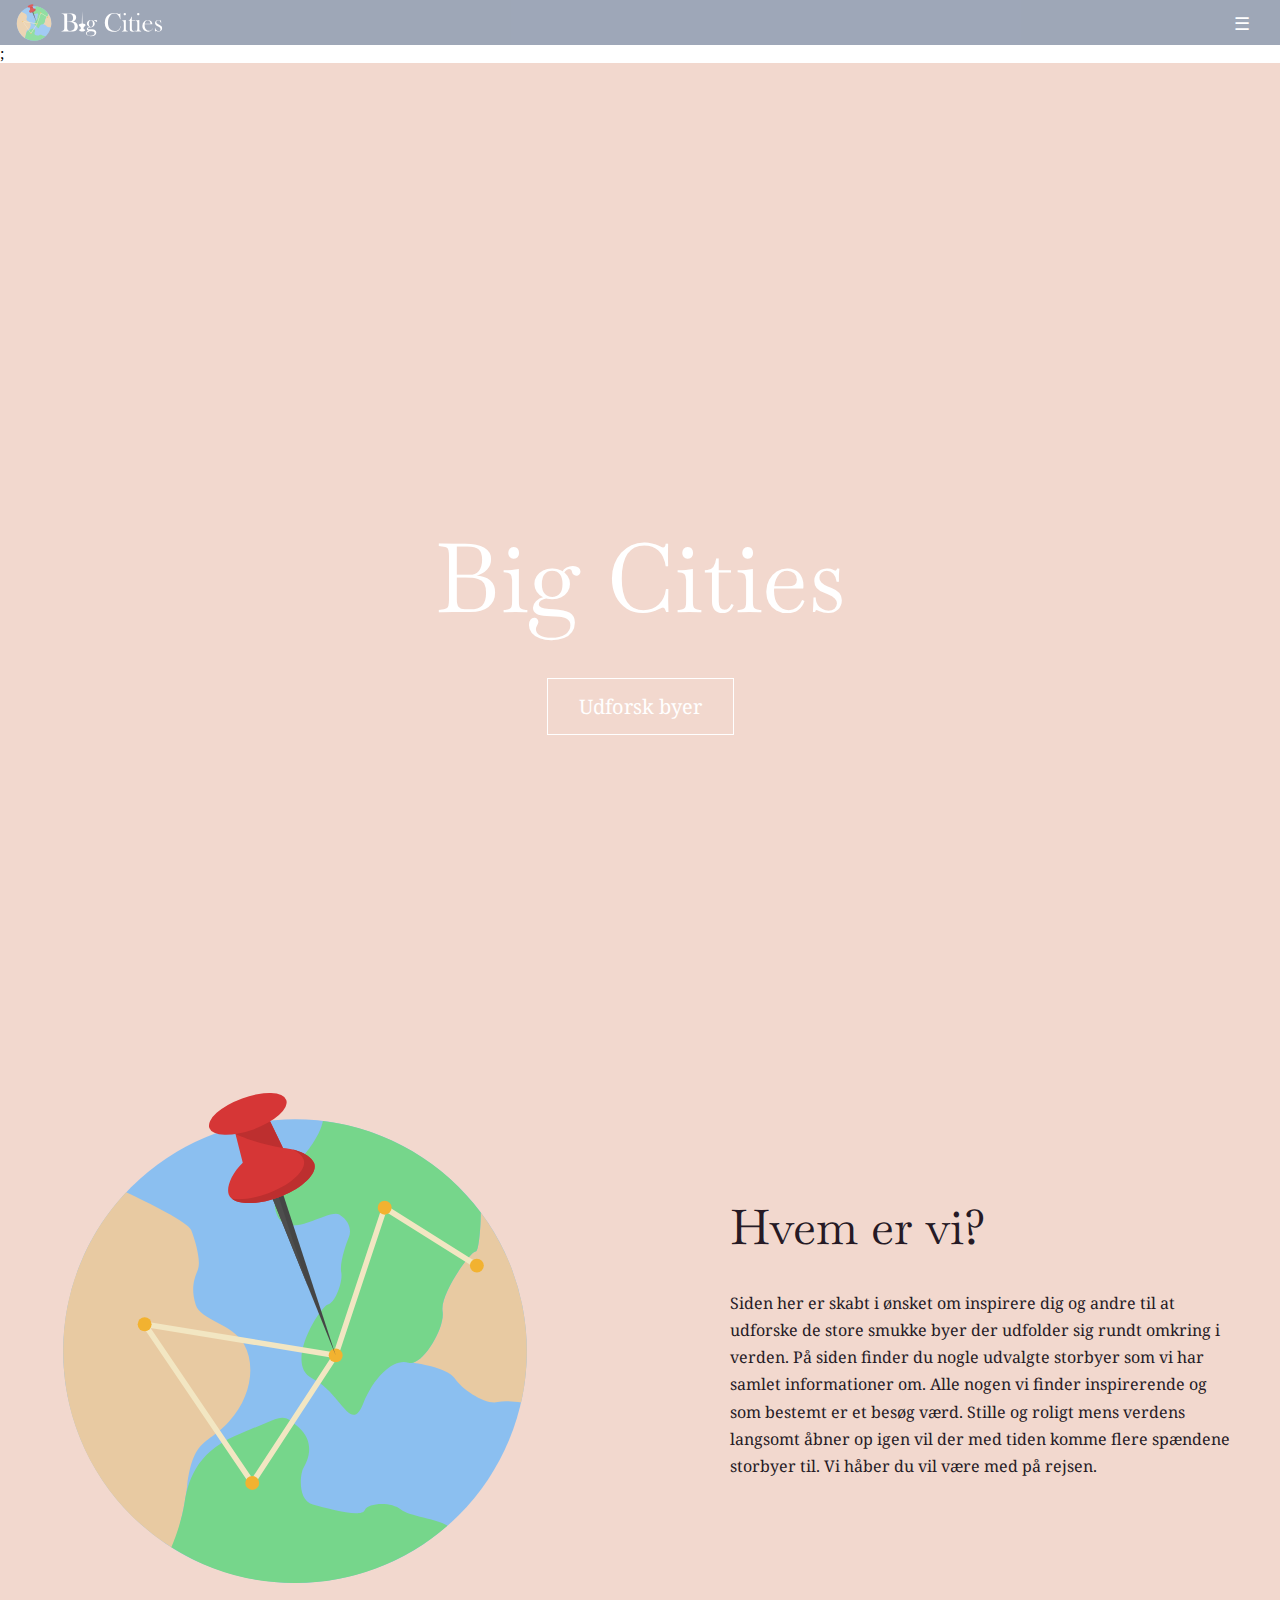
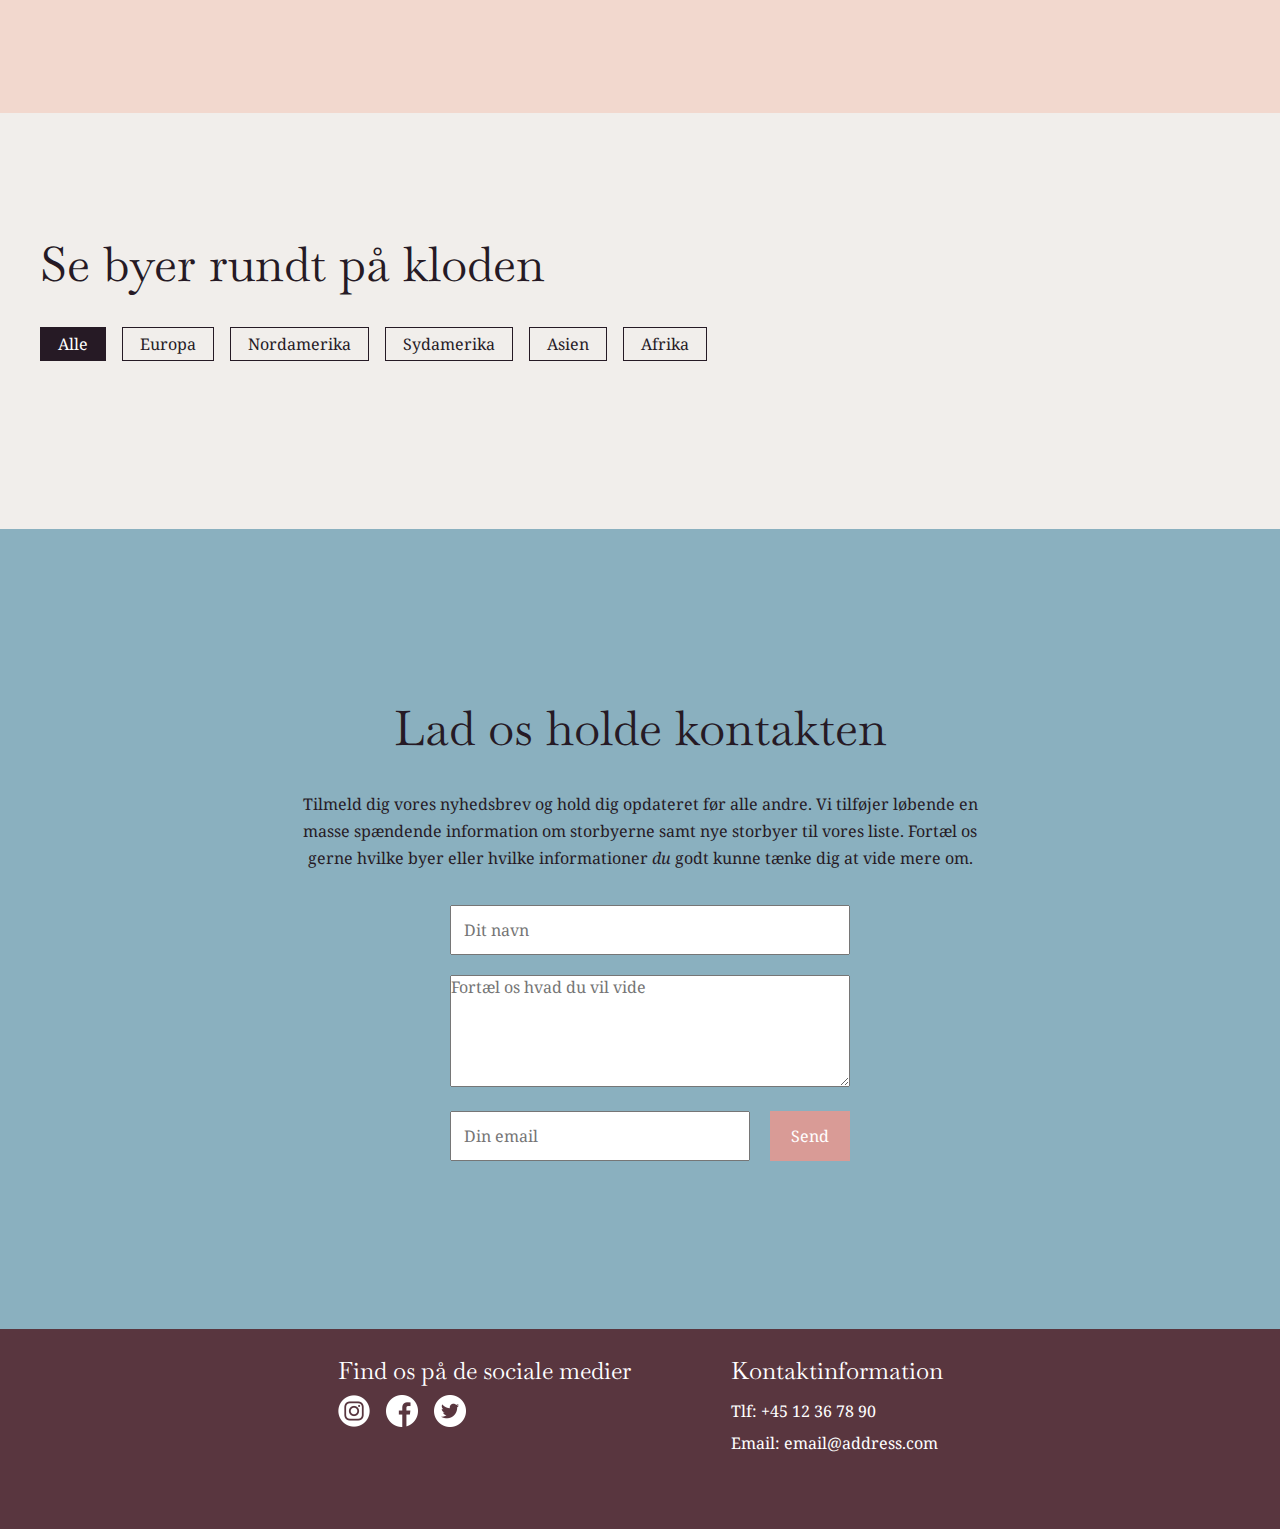
==== commit 733e2b9f: "Merge branch 'master' of https://github.com/Jann778j/passions_projekt" ====
--- a/index.html
+++ b/index.html
@@ -43,13 +43,13 @@
       </nav>
     </header>
     <main>
+      <button onclick="topFunction()" id="myBtn" title="Go to top">↑</button>;
       <section id="splash">
         <video autoplay muted loop id="splash_video">
           <source src="billeder/splash-video.mp4" type="video/mp4" />
         </video>
         <article>
-          <!--<h1>Big Cities</h1>-->
-          <img id="logo_text" src="billeder/logo_only_text.svg" alt="" />
+          <h1>Big Cities</h1>
           <button
             class="button_border"
             onclick="window.location.href='#content'"
@@ -117,7 +117,7 @@
             <div class="form-felt">
               <label for="full-name"></label>
               <input
-                placeholder=" Dit navn"
+                placeholder="Dit navn"
                 id="full-name"
                 name="fname"
                 type="text"
@@ -138,7 +138,7 @@
             <div class="form-felt">
               <label for="email"></label>
               <input
-                placeholder=" Din email"
+                placeholder="Din email"
                 id="email"
                 name="mail"
                 type="email"
--- a/style.css
+++ b/style.css
@@ -87,6 +87,11 @@
   color: var(--p-color);
   font-weight: normal;
 }
+
+p {
+  line-height: 2;
+}
+
 /* #endregion fonts */
 
 /* #region buttons */
@@ -123,6 +128,10 @@
   cursor: pointer;
 }
 
+#filter button:hover {
+  background-color: rgba(0, 0, 0, 0.333);
+}
+
 #filter button.selected {
   background-color: var(--p-color);
   color: var(--h4-color);
@@ -157,7 +166,7 @@
 
 .navn img {
   height: 100%;
-  padding-block: 2px;
+  padding-block: 4px;
 }
 
 /* .city {
@@ -286,10 +295,6 @@
   z-index: 1;
 }
 
-#logo_text {
-  height: clamp(3.5rem, 2.25rem + 5vw, 6rem);
-}
-
 /* #endregion splash */
 
 /* #region about_us*/
@@ -344,6 +349,11 @@
 article.card img {
   height: 100%;
   background-size: cover;
+}
+
+article.card:nth-child(5) img.card_img {
+  /* selectoren tager fat i billedet på det femte kort */
+  object-position: 100% 50%;
 }
 
 article.card > * {
@@ -373,6 +383,7 @@
 
 #filter_menu h3 {
   margin-right: 48px;
+  padding-bottom: 0;
 }
 
 @media (max-width: 650px) {
@@ -437,6 +448,7 @@
 }
 input {
   height: 50px;
+  padding: 12px;
   font-size: 1rem;
   font-family: "Noto Serif", serif;
 }
@@ -445,6 +457,12 @@
   background-color: #d99b96;
   color: white;
   width: 80px;
+  border: none;
+  cursor: pointer;
+}
+
+#send_knap:hover {
+  background-color: hsl(4, 47%, 67%);
 }
 /*-web-*/
 @media (min-width: 600px) {
@@ -498,7 +516,7 @@
 .ikoner {
   display: flex;
   place-content: center;
-  gap: 10px;
+  gap: 16px;
 }
 #kontakt_info {
   grid-column: 1;
@@ -553,8 +571,17 @@
   width: 90vw;
   height: 90vh;
   max-width: 720px;
-  padding: 0 8px 8px 8px;
+  padding: 0 16px 16px 16px;
   margin: 4rem auto;
+  
+}
+
+#popup article > p {
+  max-width: 550px;
+}
+
+#popup article h2 {
+  padding-bottom: 0.5rem;
 }
 
 #close {
@@ -577,3 +604,29 @@
 }
 
 /* #region pop up */
+
+/*-------denne kode er lånt af w3/ this code is from w3 schools website - 
+schools https://www.w3schools.com/howto/howto_js_scroll_to_top.asp ---*/
+
+/*tilbage til top knap*/
+#myBtn {
+  display: none; /* Hidden by default */
+  position: fixed; /* Fixed/sticky position */
+  bottom: 20px; /* Place the button at the bottom of the page */
+  right: 30px; /* Place the button 30px from the right */
+  z-index: 99; /* Make sure it does not overlap */
+  border: none; /* Remove borders */
+  outline: none; /* Remove outline */
+    background-color: #d99b96; /* Set a background color */
+  color: white; /* Text color */
+  cursor: pointer; /* Add a mouse pointer on hover */
+  padding: 10px; /* Some padding */
+  /*border-radius: 10px; /* Rounded corners */
+  font-size: 2rem; /* Increase font size */
+}
+
+#myBtn:hover {
+  background-color: #8691a6; /* Add a dark-grey background on hover */
+}
+
+
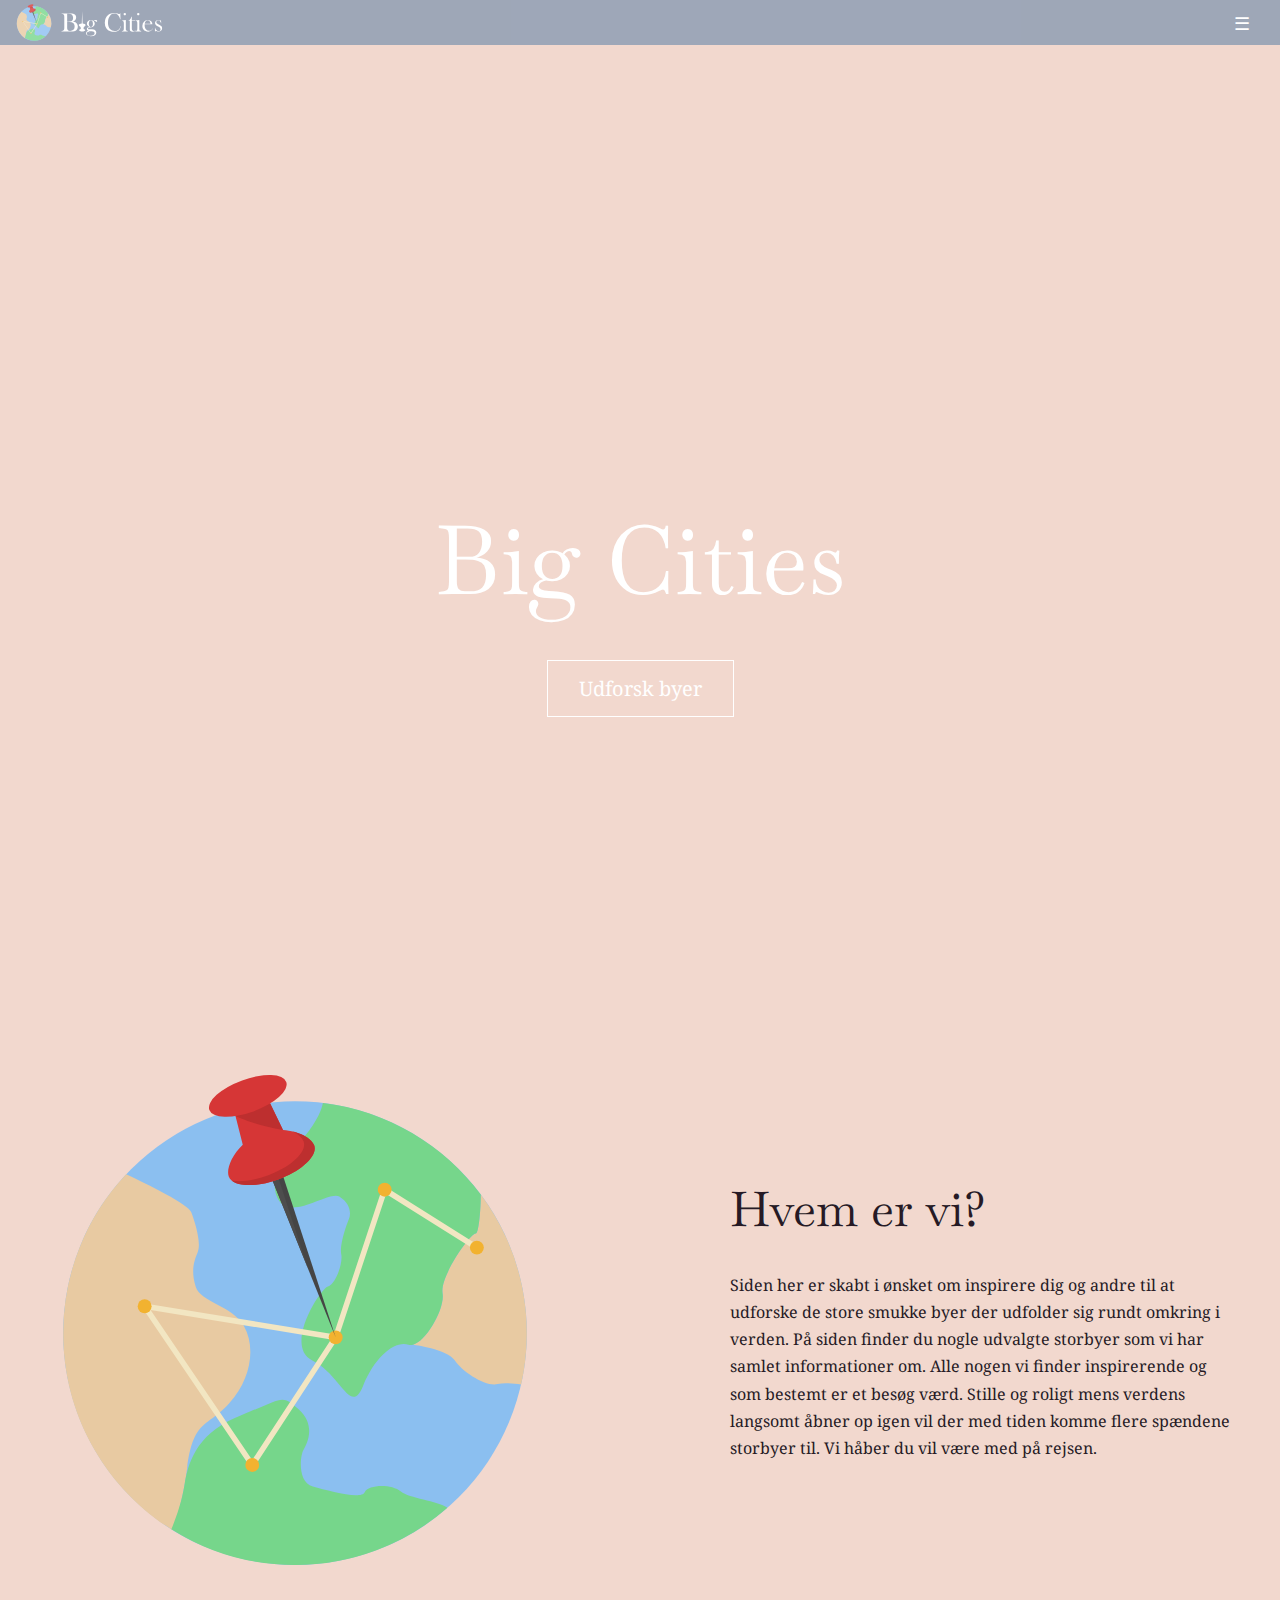
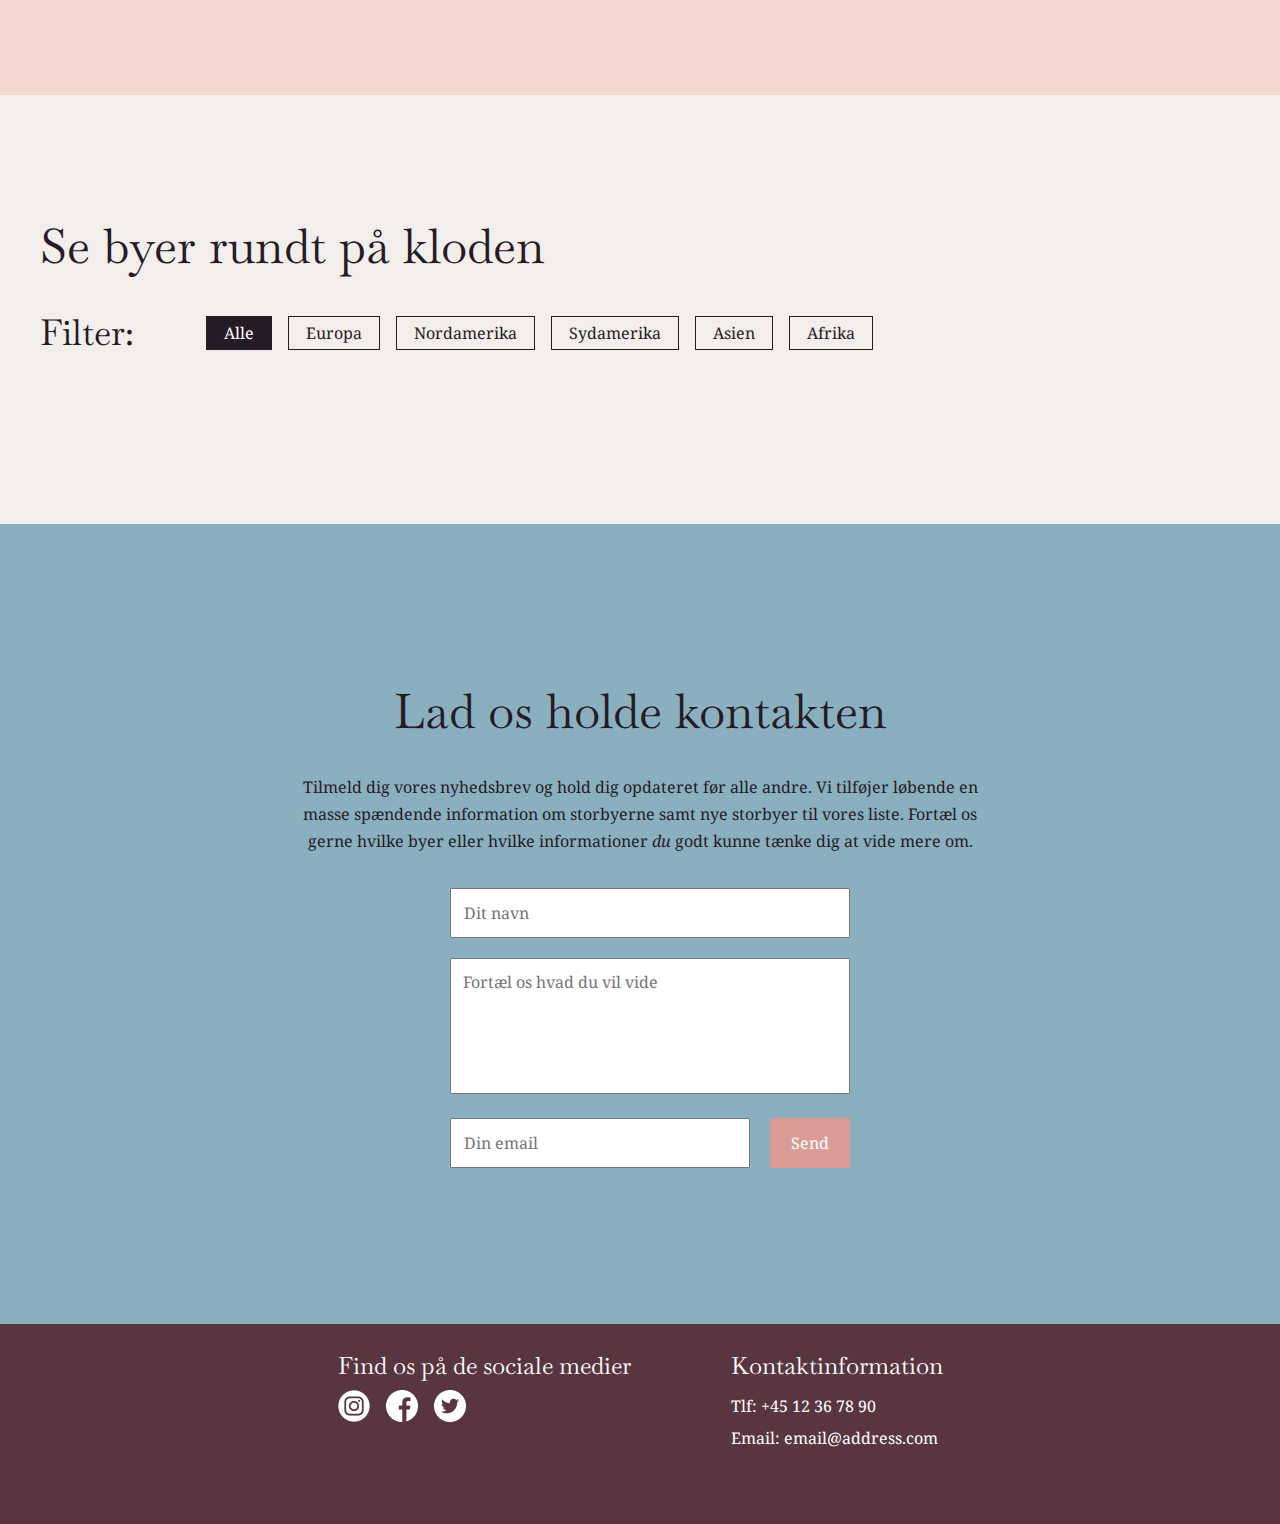
==== commit 6d6c3c17: "margin i mobil og styling på pop up vindue" ====
--- a/index.html
+++ b/index.html
@@ -22,9 +22,7 @@
       </article>
     </template>
     <header>
-      <a class="navn" href="index.html">
-        <img id="zoom" src="billeder/logo_text.svg" alt=""
-      /></a>
+      <a class="navn" href="index.html"> <img id="zoom" src="billeder/logo_text.svg" alt="" /></a>
       <!--<a class="city" href="index.html">Big City</a>-->
       <button class="toggle-btn">☰</button>
       <nav class="nav">
@@ -35,27 +33,19 @@
           </li>
           <li><a class="nav_links" href="index.html#kontakt_os">Kontakt</a></li>
           <li>
-            <a class="nav_links" href="index.html#footer"
-              >Vores sociale medier</a
-            >
+            <a class="nav_links" href="index.html#footer">Vores sociale medier</a>
           </li>
         </ul>
       </nav>
     </header>
     <main>
-      <button onclick="topFunction()" id="myBtn" title="Go to top">↑</button>;
       <section id="splash">
         <video autoplay muted loop id="splash_video">
           <source src="billeder/splash-video.mp4" type="video/mp4" />
         </video>
         <article>
           <h1>Big Cities</h1>
-          <button
-            class="button_border"
-            onclick="window.location.href='#content'"
-          >
-            Udforsk byer
-          </button>
+          <button class="button_border" onclick="window.location.href='#content'">Udforsk byer</button>
         </article>
       </section>
       <section id="about_us" class="grid_layout">
@@ -64,13 +54,10 @@
           <div>
             <h2>Hvem er vi?</h2>
             <p>
-              Siden her er skabt i ønsket om inspirere dig og andre til at
-              udforske de store smukke byer der udfolder sig rundt omkring i
-              verden. På siden finder du nogle udvalgte storbyer som vi har
-              samlet informationer om. Alle nogen vi finder inspirerende og som
-              bestemt er et besøg værd. Stille og roligt mens verdens langsomt
-              åbner op igen vil der med tiden komme flere spændene storbyer til.
-              Vi håber du vil være med på rejsen.
+              Siden her er skabt i ønsket om inspirere dig og andre til at udforske de store smukke byer der udfolder
+              sig rundt omkring i verden. På siden finder du nogle udvalgte storbyer som vi har samlet informationer om.
+              Alle nogen vi finder inspirerende og som bestemt er et besøg værd. Stille og roligt mens verdens langsomt
+              åbner op igen vil der med tiden komme flere spændene storbyer til. Vi håber du vil være med på rejsen.
             </p>
           </div>
         </article>
@@ -78,18 +65,12 @@
       <section id="content" class="grid_layout">
         <h2>Se byer rundt på kloden</h2>
         <div id="filter_menu">
-          <!-- <h3>Filter:</h3> -->
+          <h3>Filter:</h3>
           <div id="filter">
-            <button id="zoom" data-category="alle" class="selected">
-              Alle
-            </button>
+            <button id="zoom" data-category="alle" class="selected">Alle</button>
             <button id="zoom" data-category="Europa" class="">Europa</button>
-            <button id="zoom" data-category="Nordamerika" class="">
-              Nordamerika
-            </button>
-            <button id="zoom" data-category="Sydamerika" class="">
-              Sydamerika
-            </button>
+            <button id="zoom" data-category="Nordamerika" class="">Nordamerika</button>
+            <button id="zoom" data-category="Sydamerika" class="">Sydamerika</button>
             <button id="zoom" data-category="Asien" class="">Asien</button>
             <button id="zoom" data-category="Afrika" class="">Afrika</button>
           </div>
@@ -103,10 +84,9 @@
           <h2>Lad os holde kontakten</h2>
 
           <p>
-            Tilmeld dig vores nyhedsbrev og hold dig opdateret før alle andre.
-            Vi tilføjer løbende en masse spændende information om storbyerne
-            samt nye storbyer til vores liste. Fortæl os gerne hvilke byer eller
-            hvilke informationer <i>du</i> godt kunne tænke dig at vide mere om.
+            Tilmeld dig vores nyhedsbrev og hold dig opdateret før alle andre. Vi tilføjer løbende en masse spændende
+            information om storbyerne samt nye storbyer til vores liste. Fortæl os gerne hvilke byer eller hvilke
+            informationer <i>du</i> godt kunne tænke dig at vide mere om.
           </p>
         </div>
 
@@ -116,40 +96,21 @@
 
             <div class="form-felt">
               <label for="full-name"></label>
-              <input
-                placeholder="Dit navn"
-                id="full-name"
-                name="fname"
-                type="text"
-                required
-              />
+              <input placeholder="Dit navn" id="full-name" name="fname" type="text" required />
             </div>
             <div class="form-felt">
               <label>
-                <textarea
-                  placeholder="Fortæl os hvad du vil vide"
-                  name="besked"
-                  id="inform_us"
-                  rows="5"
-                ></textarea>
+                <textarea placeholder="Fortæl os hvad du vil vide" name="besked" id="inform_us" rows="5"></textarea>
               </label>
             </div>
             <!-- Formular-indhold -->
             <div class="form-felt">
               <label for="email"></label>
-              <input
-                placeholder="Din email"
-                id="email"
-                name="mail"
-                type="email"
-                required
-              />
+              <input placeholder="Din email" id="email" name="mail" type="email" required />
             </div>
 
             <!-- Formular-knap -->
-            <button id="zoom" class="send_knap" onclick="myFunction()">
-              Send
-            </button>
+            <button id="zoom" class="send_knap" onclick="myFunction()">Send</button>
           </form>
         </div>
       </section>
@@ -160,15 +121,9 @@
         <div id="sociale_medier">
           <h4>Find os på de sociale medier</h4>
           <div class="ikoner">
-            <a id="zoom" href=""
-              ><img src="ikoner/ikon_2.png" alt="facebook ikon"
-            /></a>
-            <a id="zoom" href=""
-              ><img src="ikoner/ikon_1.png" alt="twitter ikon"
-            /></a>
-            <a id="zoom" href=""
-              ><img src="ikoner/ikon_3.png" alt="instagram ikon"
-            /></a>
+            <a id="zoom" href=""><img src="ikoner/ikon_2.png" alt="facebook ikon" /></a>
+            <a id="zoom" href=""><img src="ikoner/ikon_1.png" alt="twitter ikon" /></a>
+            <a id="zoom" href=""><img src="ikoner/ikon_3.png" alt="instagram ikon" /></a>
           </div>
         </div>
         <div id="kontakt_info">
@@ -182,18 +137,11 @@
       <article>
         <div id="close">&#x2715;</div>
         <h2 class="by">asd</h2>
-        <img
-          class="pop_up_img"
-          src="billeder/amsterdam.webp"
-          alt="billeder af storbyer"
-        />
+        <img class="pop_up_img" src="billeder/amsterdam.webp" alt="billeder af storbyer" />
         <h3 class="land">asd</h3>
         <p class="beskrivelse">asd</p>
-        <br />
         <p class="sprog">asd</p>
-        <br />
         <p class="befolkning">asd</p>
-        <br />
       </article>
     </section>
     <script src="burgermenu.js"></script>
--- a/style.css
+++ b/style.css
@@ -24,7 +24,7 @@
 .grid_layout {
   /*responsivt grid layout med whitespace ude til siderne, når browseren er større end 1200px*/
   display: grid;
-  grid-template-columns: 8px auto minmax(0, 1200px) auto 8px;
+  grid-template-columns: 16px auto minmax(0, 1200px) auto 16px;
 }
 
 .grid_layout > * {
@@ -128,10 +128,6 @@
   cursor: pointer;
 }
 
-#filter button:hover {
-  background-color: rgba(0, 0, 0, 0.333);
-}
-
 #filter button.selected {
   background-color: var(--p-color);
   color: var(--h4-color);
@@ -304,11 +300,12 @@
 
 #about_us img {
   margin: auto;
+  width: 100%;
 }
 
 #about_us article {
   display: grid;
-  grid-template-columns: repeat(auto-fill, minmax(360px, 1fr));
+  grid-template-columns: repeat(auto-fill, minmax(340px, 1fr));
   gap: 80px 180px;
   margin-top: 120px;
   margin-bottom: 120px;
@@ -332,7 +329,7 @@
 
 #main_content {
   display: grid;
-  grid-template-columns: repeat(auto-fill, minmax(360px, 1fr));
+  grid-template-columns: repeat(auto-fill, minmax(340px, 1fr));
   gap: 20px;
   margin-top: 3rem;
 }
@@ -443,8 +440,10 @@
 }
 #inform_us {
   width: 400px;
+  padding: 12px;
   font-size: 1rem;
   font-family: "Noto Serif", serif;
+  resize: none;
 }
 input {
   height: 50px;
@@ -564,7 +563,7 @@
 #popup article {
   display: flex;
   flex-direction: column;
-  gap: 16px;
+  gap: 20px;
   background-color: #f1eeeb;
   box-shadow: 4px 4px 20px -2px rgba(0, 0, 0, 0.25);
   overflow-y: scroll;
@@ -573,26 +572,42 @@
   max-width: 720px;
   padding: 0 16px 16px 16px;
   margin: 4rem auto;
-  
-}
-
-#popup article > p {
+}
+
+#popup article > *:not(img, #close) {
   max-width: 550px;
 }
 
 #popup article h2 {
+  margin-top: 50px;
   padding-bottom: 0.5rem;
+  width: 100%;
+  margin-inline: auto;
+}
+
+.beskrivelse {
+  border-left: #8691a6 4px solid;
+  padding: 0.5rem 1rem;
 }
 
 #close {
-  position: fixed;
-  left: 70%;
+  position: absolute;
   padding: 4px 12px;
   font-size: 32px;
   font-weight: bolder;
   cursor: pointer;
-  margin: 0 0 0 auto;
   color: var(--p-color);
+  margin: 8px -8px 0px 0px;
+  align-self: flex-end;
+  aspect-ratio: 1/1;
+  width: 51px;
+  background-color: transparent;
+  border-radius: 8px;
+  transition: background-color 0.1s;
+}
+
+#close:hover {
+  background-color: hsla(0, 100%, 50%, 0.2);
 }
 
 #popup article h2 {
@@ -604,29 +619,3 @@
 }
 
 /* #region pop up */
-
-/*-------denne kode er lånt af w3/ this code is from w3 schools website - 
-schools https://www.w3schools.com/howto/howto_js_scroll_to_top.asp ---*/
-
-/*tilbage til top knap*/
-#myBtn {
-  display: none; /* Hidden by default */
-  position: fixed; /* Fixed/sticky position */
-  bottom: 20px; /* Place the button at the bottom of the page */
-  right: 30px; /* Place the button 30px from the right */
-  z-index: 99; /* Make sure it does not overlap */
-  border: none; /* Remove borders */
-  outline: none; /* Remove outline */
-    background-color: #d99b96; /* Set a background color */
-  color: white; /* Text color */
-  cursor: pointer; /* Add a mouse pointer on hover */
-  padding: 10px; /* Some padding */
-  /*border-radius: 10px; /* Rounded corners */
-  font-size: 2rem; /* Increase font size */
-}
-
-#myBtn:hover {
-  background-color: #8691a6; /* Add a dark-grey background on hover */
-}
-
-
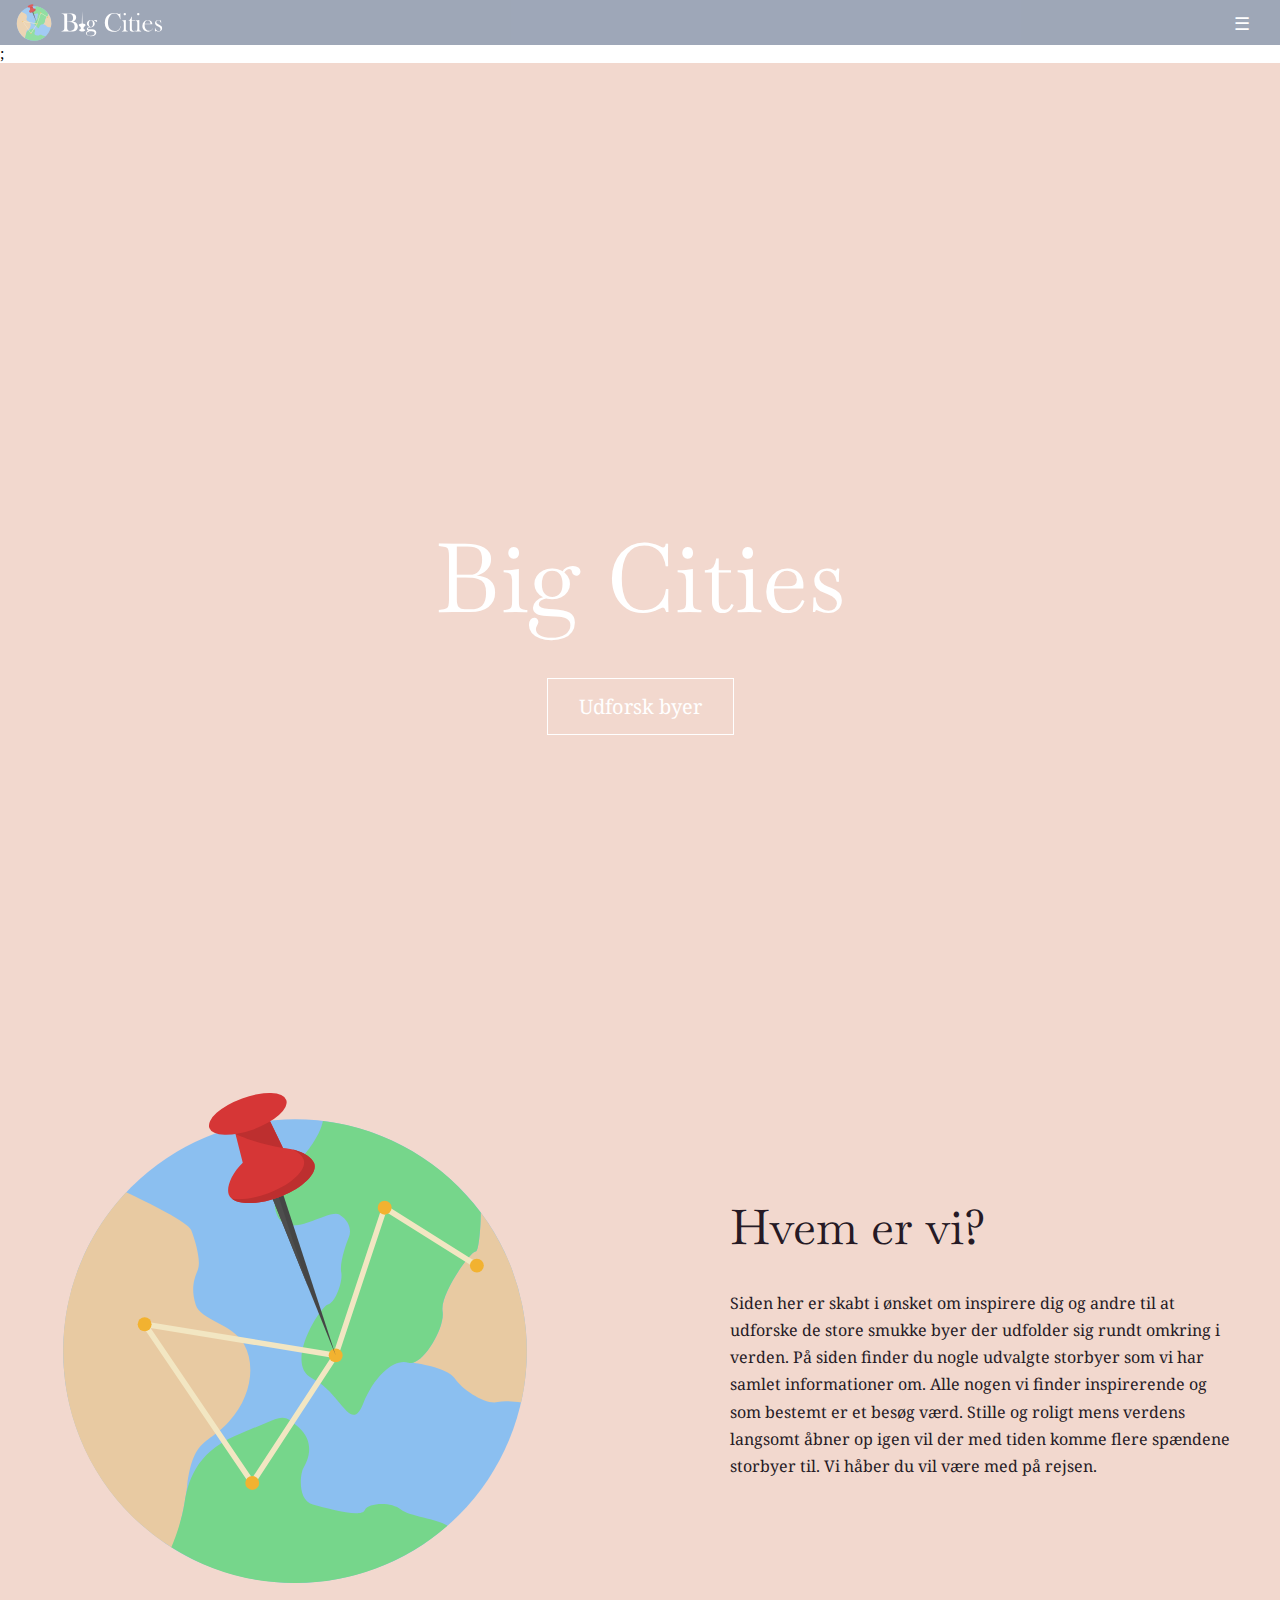
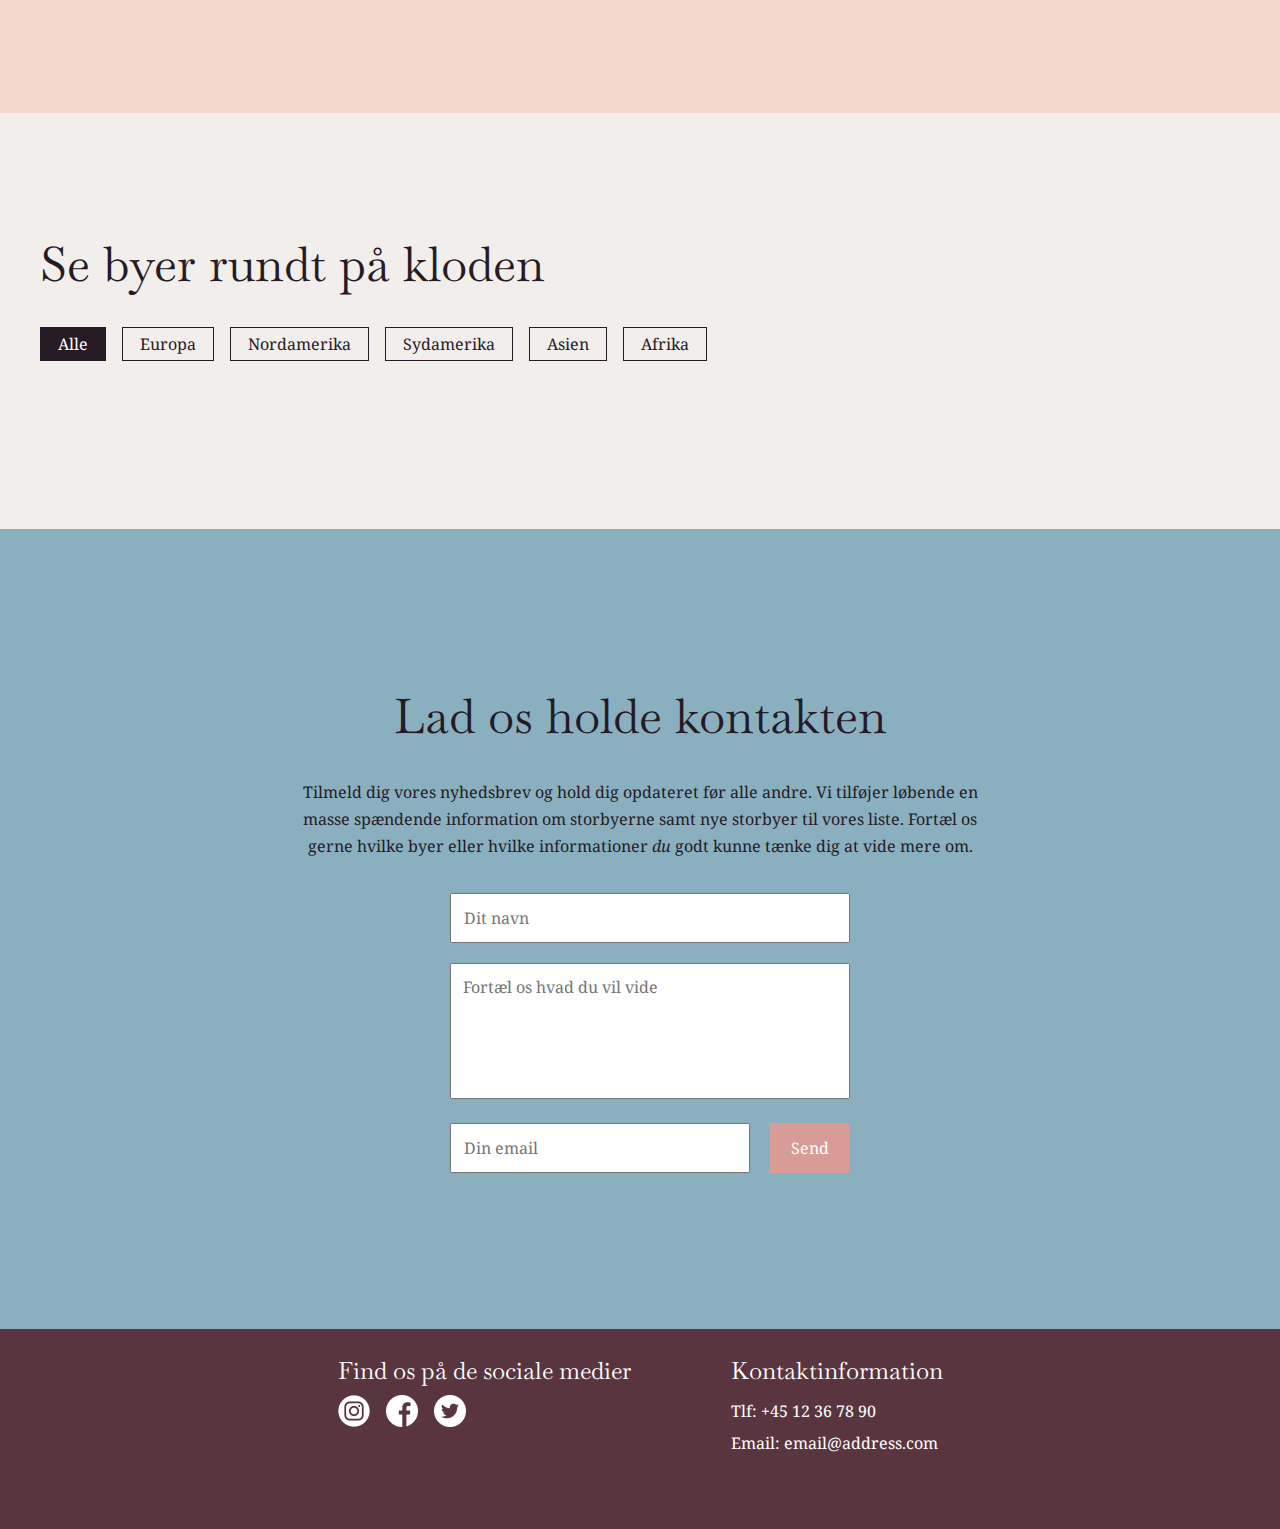
==== commit 7a857dae: "Merge branch 'master' of https://github.com/Jann778j/passions_projekt" ====
--- a/index.html
+++ b/index.html
@@ -39,6 +39,7 @@
       </nav>
     </header>
     <main>
+      <button onclick="topFunction()" id="myBtn" title="Go to top">↑</button>;
       <section id="splash">
         <video autoplay muted loop id="splash_video">
           <source src="billeder/splash-video.mp4" type="video/mp4" />
@@ -65,7 +66,7 @@
       <section id="content" class="grid_layout">
         <h2>Se byer rundt på kloden</h2>
         <div id="filter_menu">
-          <h3>Filter:</h3>
+          <!-- <h3>Filter:</h3> -->
           <div id="filter">
             <button id="zoom" data-category="alle" class="selected">Alle</button>
             <button id="zoom" data-category="Europa" class="">Europa</button>
--- a/style.css
+++ b/style.css
@@ -619,3 +619,27 @@
 }
 
 /* #region pop up */
+
+/*-------denne kode er lånt af w3/ this code is from w3 schools website - 
+schools https://www.w3schools.com/howto/howto_js_scroll_to_top.asp ---*/
+
+/*tilbage til top knap*/
+#myBtn {
+  display: none; /* Hidden by default */
+  position: fixed; /* Fixed/sticky position */
+  bottom: 20px; /* Place the button at the bottom of the page */
+  right: 30px; /* Place the button 30px from the right */
+  z-index: 99; /* Make sure it does not overlap */
+  border: none; /* Remove borders */
+  outline: none; /* Remove outline */
+  background-color: #d99b96; /* Set a background color */
+  color: white; /* Text color */
+  cursor: pointer; /* Add a mouse pointer on hover */
+  padding: 10px; /* Some padding */
+  /*border-radius: 10px; /* Rounded corners */
+  font-size: 2rem; /* Increase font size */
+}
+
+#myBtn:hover {
+  background-color: #8691a6; /* Add a dark-grey background on hover */
+}
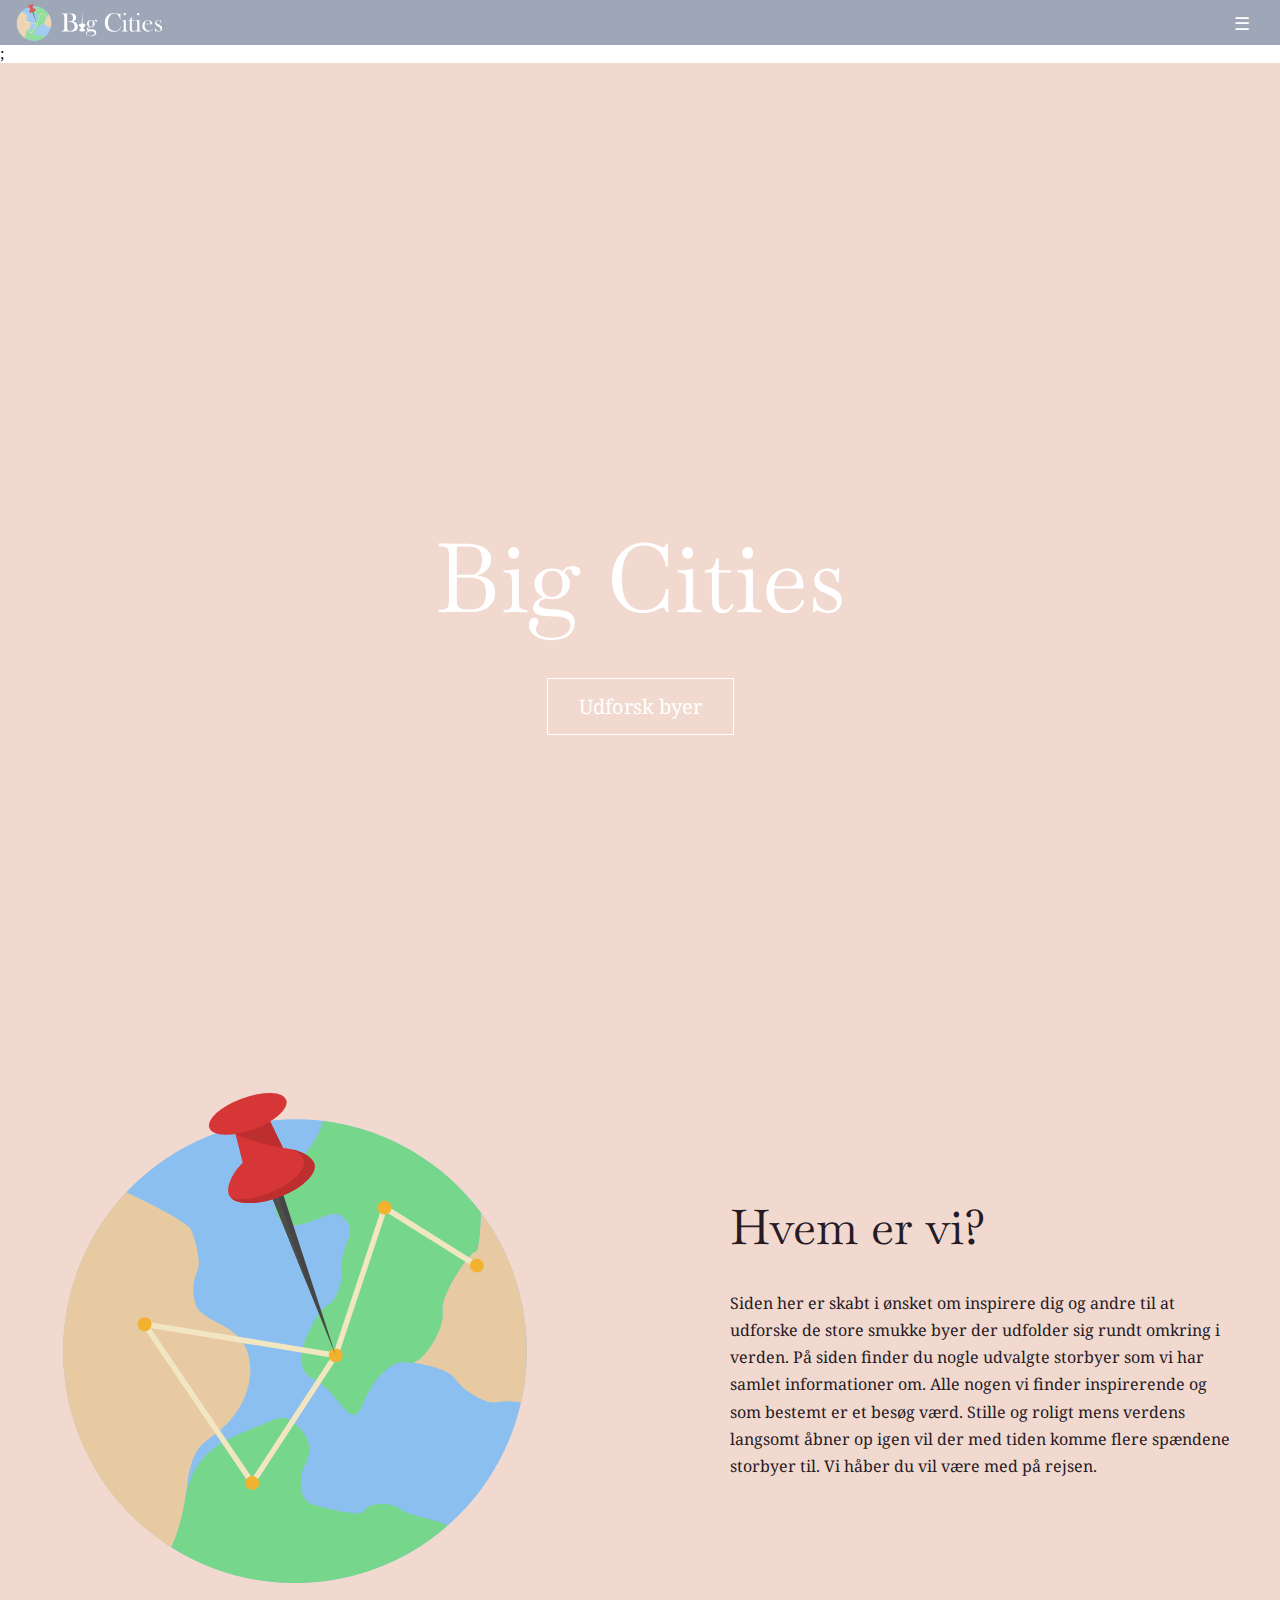
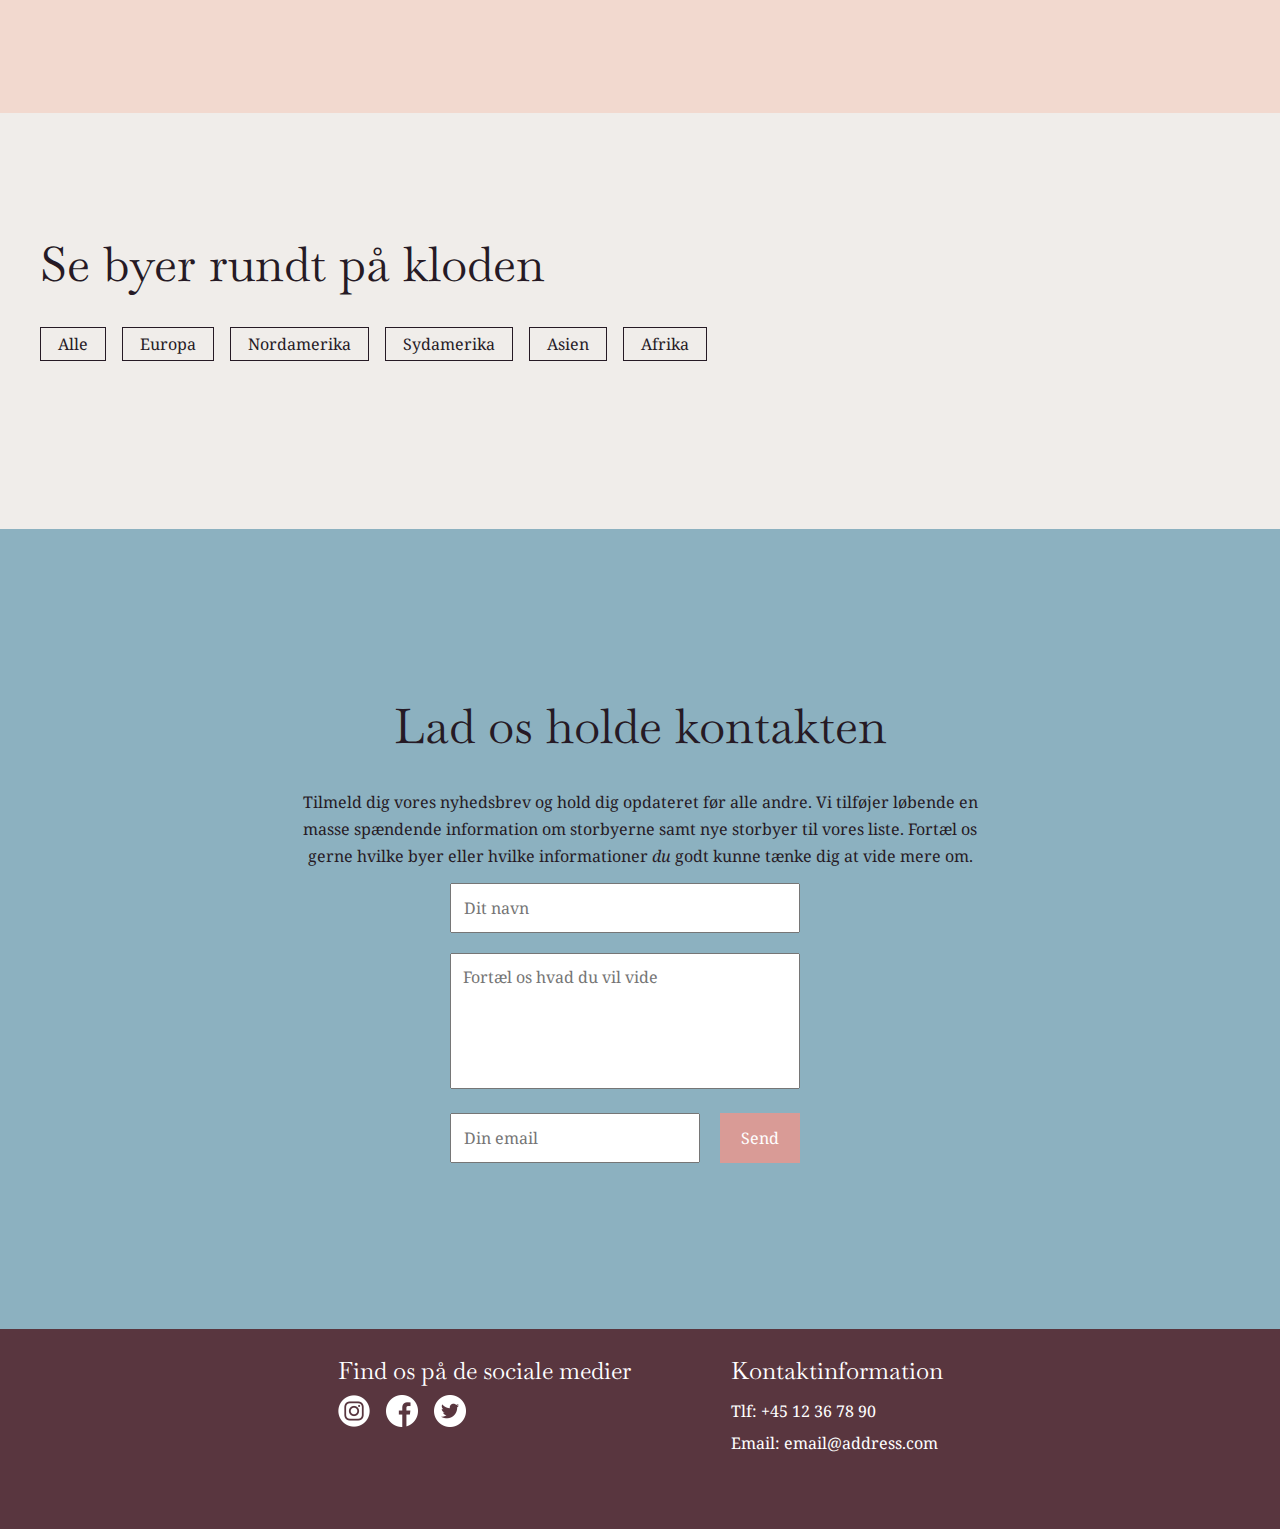
==== commit 3dcb9caf: "blandet" ====
--- a/index.html
+++ b/index.html
@@ -22,7 +22,9 @@
       </article>
     </template>
     <header>
-      <a class="navn" href="index.html"> <img id="zoom" src="billeder/logo_text.svg" alt="" /></a>
+      <a class="navn" href="index.html">
+        <img class="zoom" src="billeder/logo_text.svg" alt=""
+      /></a>
       <!--<a class="city" href="index.html">Big City</a>-->
       <button class="toggle-btn">☰</button>
       <nav class="nav">
@@ -33,7 +35,9 @@
           </li>
           <li><a class="nav_links" href="index.html#kontakt_os">Kontakt</a></li>
           <li>
-            <a class="nav_links" href="index.html#footer">Vores sociale medier</a>
+            <a class="nav_links" href="index.html#footer"
+              >Vores sociale medier</a
+            >
           </li>
         </ul>
       </nav>
@@ -46,7 +50,12 @@
         </video>
         <article>
           <h1>Big Cities</h1>
-          <button class="button_border" onclick="window.location.href='#content'">Udforsk byer</button>
+          <button
+            class="button_border"
+            onclick="window.location.href='#content'"
+          >
+            Udforsk byer
+          </button>
         </article>
       </section>
       <section id="about_us" class="grid_layout">
@@ -55,10 +64,13 @@
           <div>
             <h2>Hvem er vi?</h2>
             <p>
-              Siden her er skabt i ønsket om inspirere dig og andre til at udforske de store smukke byer der udfolder
-              sig rundt omkring i verden. På siden finder du nogle udvalgte storbyer som vi har samlet informationer om.
-              Alle nogen vi finder inspirerende og som bestemt er et besøg værd. Stille og roligt mens verdens langsomt
-              åbner op igen vil der med tiden komme flere spændene storbyer til. Vi håber du vil være med på rejsen.
+              Siden her er skabt i ønsket om inspirere dig og andre til at
+              udforske de store smukke byer der udfolder sig rundt omkring i
+              verden. På siden finder du nogle udvalgte storbyer som vi har
+              samlet informationer om. Alle nogen vi finder inspirerende og som
+              bestemt er et besøg værd. Stille og roligt mens verdens langsomt
+              åbner op igen vil der med tiden komme flere spændene storbyer til.
+              Vi håber du vil være med på rejsen.
             </p>
           </div>
         </article>
@@ -68,12 +80,18 @@
         <div id="filter_menu">
           <!-- <h3>Filter:</h3> -->
           <div id="filter">
-            <button id="zoom" data-category="alle" class="selected">Alle</button>
-            <button id="zoom" data-category="Europa" class="">Europa</button>
-            <button id="zoom" data-category="Nordamerika" class="">Nordamerika</button>
-            <button id="zoom" data-category="Sydamerika" class="">Sydamerika</button>
-            <button id="zoom" data-category="Asien" class="">Asien</button>
-            <button id="zoom" data-category="Afrika" class="">Afrika</button>
+            <button class="zoom" data-category="alle" class="selected">
+              Alle
+            </button>
+            <button class="zoom" data-category="Europa" class="">Europa</button>
+            <button class="zoom" data-category="Nordamerika" class="">
+              Nordamerika
+            </button>
+            <button class="zoom" data-category="Sydamerika" class="">
+              Sydamerika
+            </button>
+            <button class="zoom" data-category="Asien" class="">Asien</button>
+            <button class="zoom" data-category="Afrika" class="">Afrika</button>
           </div>
         </div>
         <div id="main_content"></div>
@@ -85,33 +103,51 @@
           <h2>Lad os holde kontakten</h2>
 
           <p>
-            Tilmeld dig vores nyhedsbrev og hold dig opdateret før alle andre. Vi tilføjer løbende en masse spændende
-            information om storbyerne samt nye storbyer til vores liste. Fortæl os gerne hvilke byer eller hvilke
-            informationer <i>du</i> godt kunne tænke dig at vide mere om.
+            Tilmeld dig vores nyhedsbrev og hold dig opdateret før alle andre.
+            Vi tilføjer løbende en masse spændende information om storbyerne
+            samt nye storbyer til vores liste. Fortæl os gerne hvilke byer eller
+            hvilke informationer <i>du</i> godt kunne tænke dig at vide mere om.
           </p>
         </div>
-
         <div id="grid_k3">
           <form id="grid_k2">
             <!-- Formular-indhold -->
-
             <div class="form-felt">
               <label for="full-name"></label>
-              <input placeholder="Dit navn" id="full-name" name="fname" type="text" required />
+              <input
+                placeholder="Dit navn"
+                id="full-name"
+                name="fname"
+                type="text"
+                required
+              />
             </div>
             <div class="form-felt">
               <label>
-                <textarea placeholder="Fortæl os hvad du vil vide" name="besked" id="inform_us" rows="5"></textarea>
+                <textarea
+                  placeholder="Fortæl os hvad du vil vide"
+                  name="besked"
+                  id="inform_us"
+                  rows="5"
+                ></textarea>
               </label>
             </div>
             <!-- Formular-indhold -->
             <div class="form-felt">
               <label for="email"></label>
-              <input placeholder="Din email" id="email" name="mail" type="email" required />
+              <input
+                placeholder="Din email"
+                id="email"
+                name="mail"
+                type="email"
+                required
+              />
             </div>
 
             <!-- Formular-knap -->
-            <button id="zoom" class="send_knap" onclick="myFunction()">Send</button>
+            <button class="zoom" id="send_knap" onclick="myFunction()">
+              Send
+            </button>
           </form>
         </div>
       </section>
@@ -122,9 +158,15 @@
         <div id="sociale_medier">
           <h4>Find os på de sociale medier</h4>
           <div class="ikoner">
-            <a id="zoom" href=""><img src="ikoner/ikon_2.png" alt="facebook ikon" /></a>
-            <a id="zoom" href=""><img src="ikoner/ikon_1.png" alt="twitter ikon" /></a>
-            <a id="zoom" href=""><img src="ikoner/ikon_3.png" alt="instagram ikon" /></a>
+            <a class="zoom" href=""
+              ><img src="ikoner/ikon_2.png" alt="facebook ikon"
+            /></a>
+            <a class="zoom" href=""
+              ><img src="ikoner/ikon_1.png" alt="twitter ikon"
+            /></a>
+            <a class="zoom" href=""
+              ><img src="ikoner/ikon_3.png" alt="instagram ikon"
+            /></a>
           </div>
         </div>
         <div id="kontakt_info">
@@ -138,7 +180,11 @@
       <article>
         <div id="close">&#x2715;</div>
         <h2 class="by">asd</h2>
-        <img class="pop_up_img" src="billeder/amsterdam.webp" alt="billeder af storbyer" />
+        <img
+          class="pop_up_img"
+          src="billeder/amsterdam.webp"
+          alt="billeder af storbyer"
+        />
         <h3 class="land">asd</h3>
         <p class="beskrivelse">asd</p>
         <p class="sprog">asd</p>
--- a/style.css
+++ b/style.css
@@ -216,7 +216,7 @@
 }
 
 nav.shown {
-  border-top: 1px solid #000;
+  border-top: 1px solid hsl(0, 0%, 0%)000;
   padding-block: 1rem;
   display: flex;
   flex: 1 1 100%;
@@ -249,7 +249,7 @@
   font-weight: normal;
 }
 .nav_links:hover {
-  color: #000;
+  color: hsl(0, 0%, 0%);
 }
 
 /* regel slut */
@@ -267,7 +267,7 @@
 
   display: grid;
   grid-template-rows: repeat(4, 1fr);
-  background-color: #f2d8ce;
+  background-color: hsl(17, 58%, 88%);
   overflow: hidden;
 }
 
@@ -295,7 +295,7 @@
 
 /* #region about_us*/
 #about_us {
-  background-color: #f2d8ce;
+  background-color: hsl(17, 58%, 88%);
 }
 
 #about_us img {
@@ -324,7 +324,7 @@
 
 #content {
   padding-block: 120px;
-  background-color: #f1eeeb;
+  background-color: hsl(30, 18%, 93%);
 }
 
 #main_content {
@@ -359,7 +359,7 @@
 
 article h4 {
   text-align: center;
-  background-color: rgba(0, 0, 0, 0.4);
+  background-color: hsla(0, 0%, 0%, 0.4);
   padding: 0.5rem;
   width: 100%;
   height: 4rem;
@@ -405,7 +405,7 @@
 
 /*-section navn-*/
 #kontakt_os {
-  background-color: #8ab0bf;
+  background-color: hsl(197, 29%, 65%);
   height: 800px;
   display: grid;
   place-content: center;
@@ -421,7 +421,8 @@
 }
 /*- h2 og p-*/
 #grid_k1 {
-  margin: 10px;
+  margin-left: 10px;
+margin-right: 10px;
 }
 
 /*grid/flex for formular*/
@@ -429,17 +430,18 @@
   display: flex;
   flex-wrap: wrap;
   gap: 20px;
-  margin: 10px;
+ margin-left: 10px;
+margin-right: 10px;
 }
 /* længden på input felter*/
 #full-name {
-  width: 400px;
+  width: 350px;
 }
 #email {
-  width: 300px;
+  width: 250px;
 }
 #inform_us {
-  width: 400px;
+  width: 350px;
   padding: 12px;
   font-size: 1rem;
   font-family: "Noto Serif", serif;
@@ -452,8 +454,8 @@
   font-family: "Noto Serif", serif;
 }
 /*-send knap-*/
-.send_knap {
-  background-color: #d99b96;
+#send_knap {
+  background-color: hsl(4, 47%, 72%);
   color: white;
   width: 80px;
   border: none;
@@ -485,13 +487,27 @@
     width: 400px;
     place-self: center;
   }
+  /* længden på input felter*/
+/*#full-name {
+  width: 400px;
+}
+#email {
+  width: 300px;
+}
+#inform_us {
+  width: 400px;
+  padding: 12px;
+  font-size: 1rem;
+  font-family: "Noto Serif", serif;
+  resize: none;
+}*/
 }
 /* #endregion contact_us*/
 
 /* #region footer */
 
 footer {
-  background-color: #59363f;
+  background-color: hsl(345, 24%, 28%);
   /*text-align: center;*/
 }
 footer p {
@@ -536,11 +552,11 @@
     place-content: start;
   }
 }
-
-#zoom {
+/*zoom animation*/
+.zoom {
   transition: transform 0.2s; /* Animation */
 }
-#zoom:hover {
+.zoom:hover {
   transform: scale(1.1);
 }
 /* #endregion footer */
@@ -564,7 +580,7 @@
   display: flex;
   flex-direction: column;
   gap: 20px;
-  background-color: #f1eeeb;
+  background-color: hsl(30, 18%, 93%);
   box-shadow: 4px 4px 20px -2px rgba(0, 0, 0, 0.25);
   overflow-y: scroll;
   width: 90vw;
@@ -586,7 +602,7 @@
 }
 
 .beskrivelse {
-  border-left: #8691a6 4px solid;
+  border-left: hsl(219, 15%, 59%) 4px solid;
   padding: 0.5rem 1rem;
 }
 
@@ -632,7 +648,7 @@
   z-index: 99; /* Make sure it does not overlap */
   border: none; /* Remove borders */
   outline: none; /* Remove outline */
-  background-color: #d99b96; /* Set a background color */
+  background-color: hsl(4, 47%, 72%); /* Set a background color */
   color: white; /* Text color */
   cursor: pointer; /* Add a mouse pointer on hover */
   padding: 10px; /* Some padding */
@@ -641,5 +657,5 @@
 }
 
 #myBtn:hover {
-  background-color: #8691a6; /* Add a dark-grey background on hover */
-}
+  background-color: hsl(4, 47%, 67%); /* Add a dark-grey background on hover */
+}
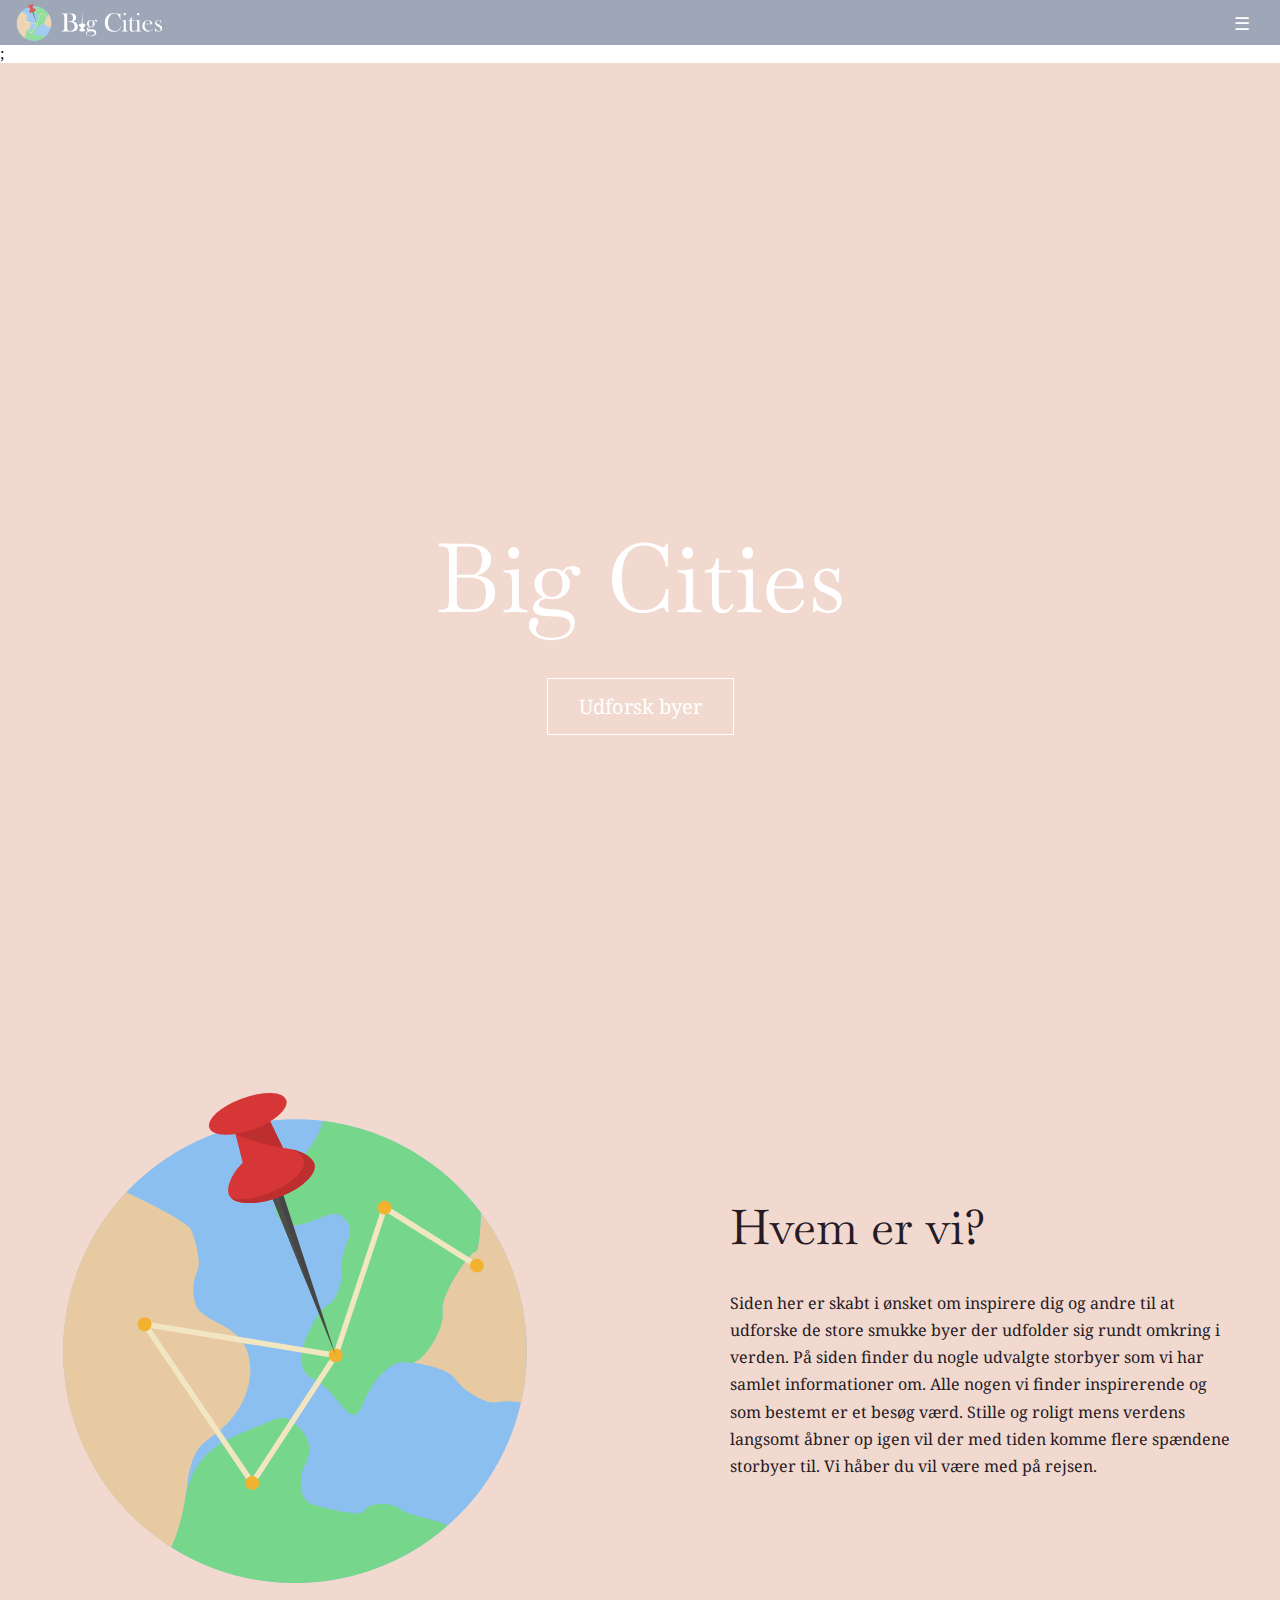
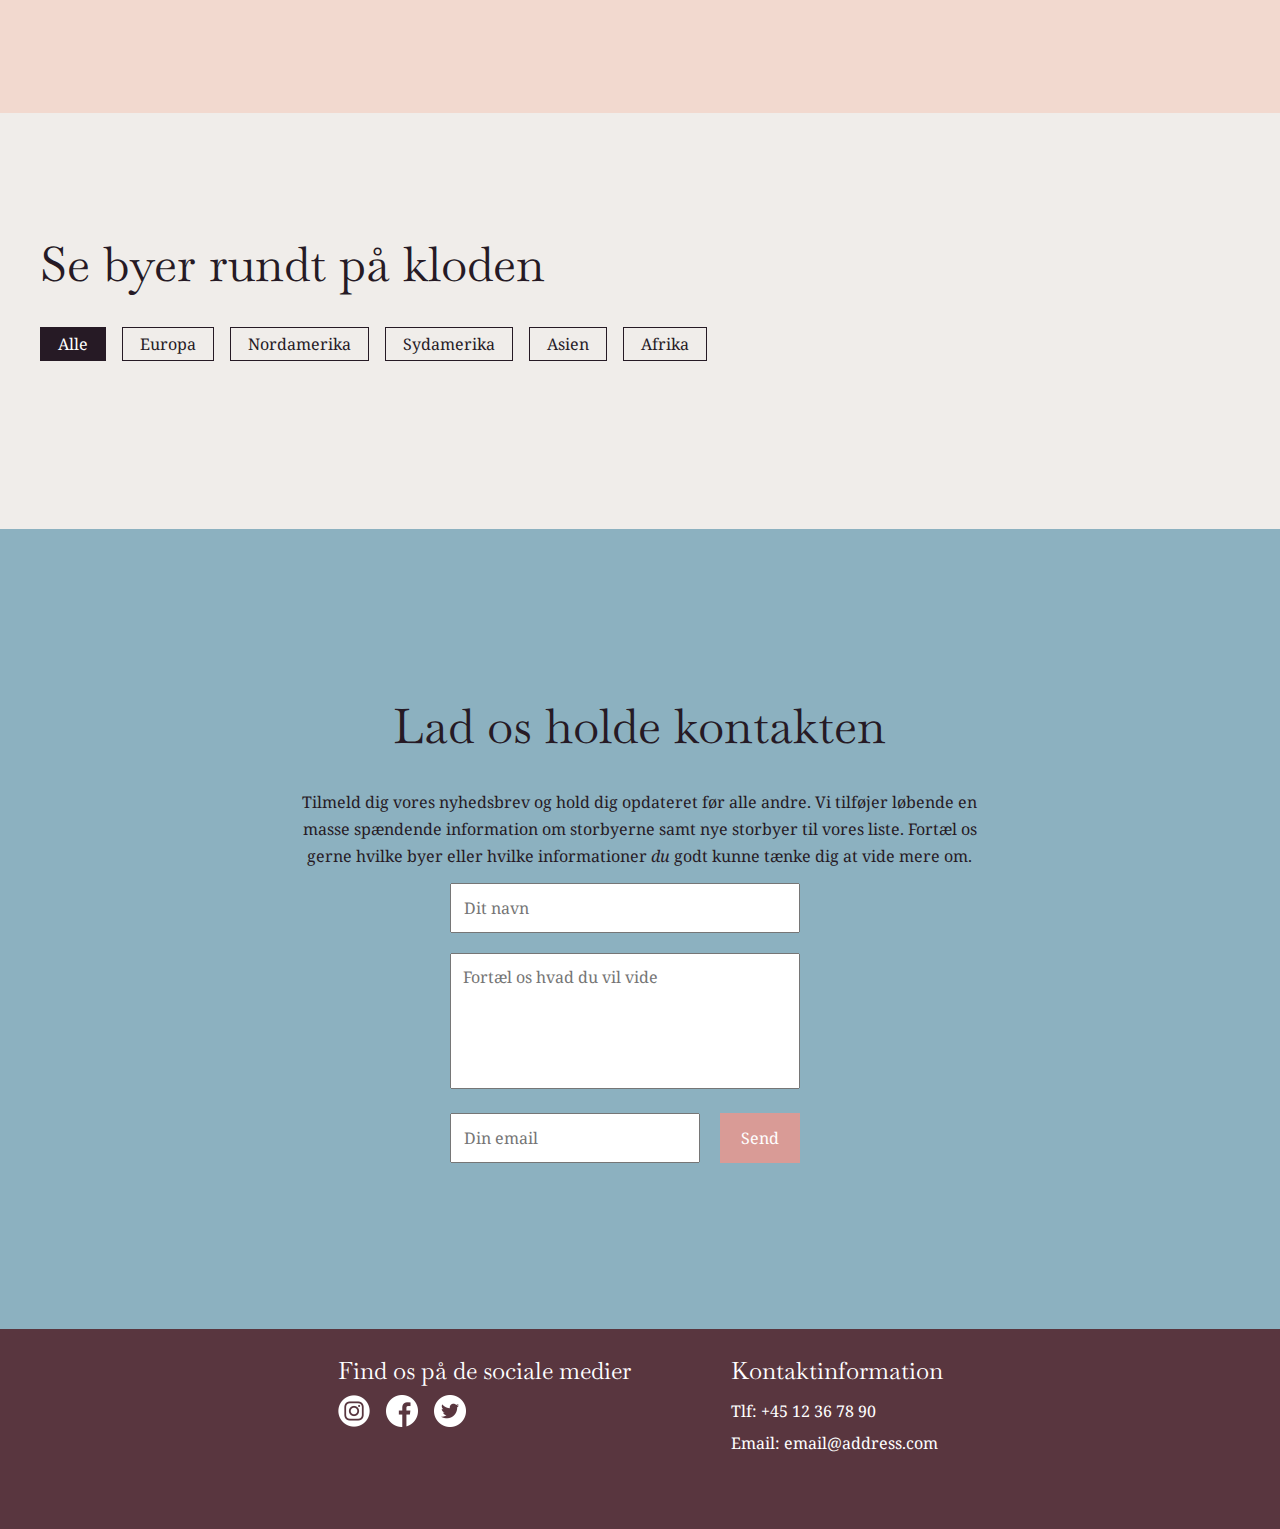
==== commit 91fcd4fb: "filter fix" ====
--- a/index.html
+++ b/index.html
@@ -22,9 +22,7 @@
       </article>
     </template>
     <header>
-      <a class="navn" href="index.html">
-        <img class="zoom" src="billeder/logo_text.svg" alt=""
-      /></a>
+      <a class="navn" href="index.html"> <img class="zoom" src="billeder/logo_text.svg" alt="" /></a>
       <!--<a class="city" href="index.html">Big City</a>-->
       <button class="toggle-btn">☰</button>
       <nav class="nav">
@@ -35,9 +33,7 @@
           </li>
           <li><a class="nav_links" href="index.html#kontakt_os">Kontakt</a></li>
           <li>
-            <a class="nav_links" href="index.html#footer"
-              >Vores sociale medier</a
-            >
+            <a class="nav_links" href="index.html#footer">Vores sociale medier</a>
           </li>
         </ul>
       </nav>
@@ -50,12 +46,7 @@
         </video>
         <article>
           <h1>Big Cities</h1>
-          <button
-            class="button_border"
-            onclick="window.location.href='#content'"
-          >
-            Udforsk byer
-          </button>
+          <button class="button_border" onclick="window.location.href='#content'">Udforsk byer</button>
         </article>
       </section>
       <section id="about_us" class="grid_layout">
@@ -64,13 +55,10 @@
           <div>
             <h2>Hvem er vi?</h2>
             <p>
-              Siden her er skabt i ønsket om inspirere dig og andre til at
-              udforske de store smukke byer der udfolder sig rundt omkring i
-              verden. På siden finder du nogle udvalgte storbyer som vi har
-              samlet informationer om. Alle nogen vi finder inspirerende og som
-              bestemt er et besøg værd. Stille og roligt mens verdens langsomt
-              åbner op igen vil der med tiden komme flere spændene storbyer til.
-              Vi håber du vil være med på rejsen.
+              Siden her er skabt i ønsket om inspirere dig og andre til at udforske de store smukke byer der udfolder
+              sig rundt omkring i verden. På siden finder du nogle udvalgte storbyer som vi har samlet informationer om.
+              Alle nogen vi finder inspirerende og som bestemt er et besøg værd. Stille og roligt mens verdens langsomt
+              åbner op igen vil der med tiden komme flere spændene storbyer til. Vi håber du vil være med på rejsen.
             </p>
           </div>
         </article>
@@ -80,18 +68,12 @@
         <div id="filter_menu">
           <!-- <h3>Filter:</h3> -->
           <div id="filter">
-            <button class="zoom" data-category="alle" class="selected">
-              Alle
-            </button>
-            <button class="zoom" data-category="Europa" class="">Europa</button>
-            <button class="zoom" data-category="Nordamerika" class="">
-              Nordamerika
-            </button>
-            <button class="zoom" data-category="Sydamerika" class="">
-              Sydamerika
-            </button>
-            <button class="zoom" data-category="Asien" class="">Asien</button>
-            <button class="zoom" data-category="Afrika" class="">Afrika</button>
+            <button class="zoom selected" data-category="alle">Alle</button>
+            <button class="zoom" data-category="Europa">Europa</button>
+            <button class="zoom" data-category="Nordamerika">Nordamerika</button>
+            <button class="zoom" data-category="Sydamerika">Sydamerika</button>
+            <button class="zoom" data-category="Asien">Asien</button>
+            <button class="zoom" data-category="Afrika">Afrika</button>
           </div>
         </div>
         <div id="main_content"></div>
@@ -103,10 +85,9 @@
           <h2>Lad os holde kontakten</h2>
 
           <p>
-            Tilmeld dig vores nyhedsbrev og hold dig opdateret før alle andre.
-            Vi tilføjer løbende en masse spændende information om storbyerne
-            samt nye storbyer til vores liste. Fortæl os gerne hvilke byer eller
-            hvilke informationer <i>du</i> godt kunne tænke dig at vide mere om.
+            Tilmeld dig vores nyhedsbrev og hold dig opdateret før alle andre. Vi tilføjer løbende en masse spændende
+            information om storbyerne samt nye storbyer til vores liste. Fortæl os gerne hvilke byer eller hvilke
+            informationer <i>du</i> godt kunne tænke dig at vide mere om.
           </p>
         </div>
         <div id="grid_k3">
@@ -114,40 +95,21 @@
             <!-- Formular-indhold -->
             <div class="form-felt">
               <label for="full-name"></label>
-              <input
-                placeholder="Dit navn"
-                id="full-name"
-                name="fname"
-                type="text"
-                required
-              />
+              <input placeholder="Dit navn" id="full-name" name="fname" type="text" required />
             </div>
             <div class="form-felt">
               <label>
-                <textarea
-                  placeholder="Fortæl os hvad du vil vide"
-                  name="besked"
-                  id="inform_us"
-                  rows="5"
-                ></textarea>
+                <textarea placeholder="Fortæl os hvad du vil vide" name="besked" id="inform_us" rows="5"></textarea>
               </label>
             </div>
             <!-- Formular-indhold -->
             <div class="form-felt">
               <label for="email"></label>
-              <input
-                placeholder="Din email"
-                id="email"
-                name="mail"
-                type="email"
-                required
-              />
+              <input placeholder="Din email" id="email" name="mail" type="email" required />
             </div>
 
             <!-- Formular-knap -->
-            <button class="zoom" id="send_knap" onclick="myFunction()">
-              Send
-            </button>
+            <button class="zoom" id="send_knap" onclick="myFunction()">Send</button>
           </form>
         </div>
       </section>
@@ -158,15 +120,9 @@
         <div id="sociale_medier">
           <h4>Find os på de sociale medier</h4>
           <div class="ikoner">
-            <a class="zoom" href=""
-              ><img src="ikoner/ikon_2.png" alt="facebook ikon"
-            /></a>
-            <a class="zoom" href=""
-              ><img src="ikoner/ikon_1.png" alt="twitter ikon"
-            /></a>
-            <a class="zoom" href=""
-              ><img src="ikoner/ikon_3.png" alt="instagram ikon"
-            /></a>
+            <a class="zoom" href=""><img src="ikoner/ikon_2.png" alt="facebook ikon" /></a>
+            <a class="zoom" href=""><img src="ikoner/ikon_1.png" alt="twitter ikon" /></a>
+            <a class="zoom" href=""><img src="ikoner/ikon_3.png" alt="instagram ikon" /></a>
           </div>
         </div>
         <div id="kontakt_info">
@@ -180,11 +136,7 @@
       <article>
         <div id="close">&#x2715;</div>
         <h2 class="by">asd</h2>
-        <img
-          class="pop_up_img"
-          src="billeder/amsterdam.webp"
-          alt="billeder af storbyer"
-        />
+        <img class="pop_up_img" src="billeder/amsterdam.webp" alt="billeder af storbyer" />
         <h3 class="land">asd</h3>
         <p class="beskrivelse">asd</p>
         <p class="sprog">asd</p>
--- a/style.css
+++ b/style.css
@@ -1,4 +1,4 @@
-/* #region global*/
+/* region global*/
 
 * {
   margin: 0;
@@ -216,7 +216,7 @@
 }
 
 nav.shown {
-  border-top: 1px solid hsl(0, 0%, 0%)000;
+  border-top: 1px solid black;
   padding-block: 1rem;
   display: flex;
   flex: 1 1 100%;
@@ -249,7 +249,7 @@
   font-weight: normal;
 }
 .nav_links:hover {
-  color: hsl(0, 0%, 0%);
+  color: black;
 }
 
 /* regel slut */
@@ -421,8 +421,8 @@
 }
 /*- h2 og p-*/
 #grid_k1 {
-  margin-left: 10px;
-margin-right: 10px;
+  margin-left: 20px;
+margin-right: 20px;
 }
 
 /*grid/flex for formular*/
@@ -487,20 +487,7 @@
     width: 400px;
     place-self: center;
   }
-  /* længden på input felter*/
-/*#full-name {
-  width: 400px;
-}
-#email {
-  width: 300px;
-}
-#inform_us {
-  width: 400px;
-  padding: 12px;
-  font-size: 1rem;
-  font-family: "Noto Serif", serif;
-  resize: none;
-}*/
+
 }
 /* #endregion contact_us*/
 
